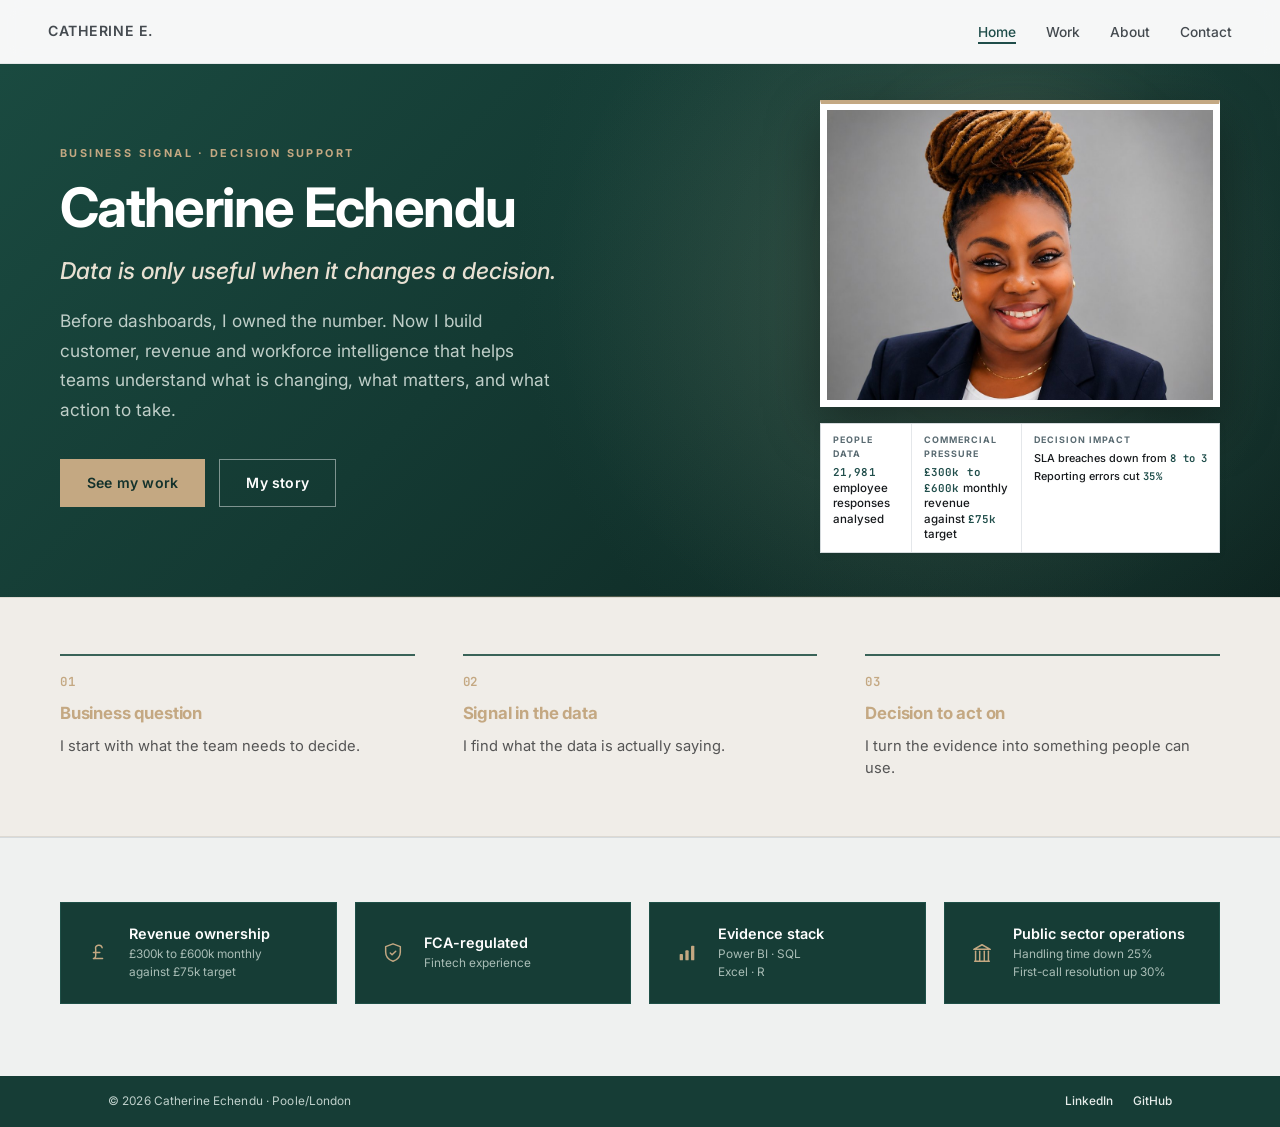
==== docs/index.html @ c0d650d2 "Four-page portfolio: evidence-aligned with Final Master CV Home, Work, About, Contact redesign (Busi" ====
<!DOCTYPE html>
<html xmlns="http://www.w3.org/1999/xhtml" lang="en" xml:lang="en"><head>

<meta charset="utf-8">
<meta name="generator" content="quarto-1.8.25">

<meta name="viewport" content="width=device-width, initial-scale=1.0, user-scalable=yes">


<title>Catherine Echendu | Business Signal &amp; Decision Support</title>
<style>
code{white-space: pre-wrap;}
span.smallcaps{font-variant: small-caps;}
div.columns{display: flex; gap: min(4vw, 1.5em);}
div.column{flex: auto; overflow-x: auto;}
div.hanging-indent{margin-left: 1.5em; text-indent: -1.5em;}
ul.task-list{list-style: none;}
ul.task-list li input[type="checkbox"] {
  width: 0.8em;
  margin: 0 0.8em 0.2em -1em; /* quarto-specific, see https://github.com/quarto-dev/quarto-cli/issues/4556 */ 
  vertical-align: middle;
}
.display.math{display: block; text-align: center; margin: 0.5rem auto;}
</style>


<script src="site_libs/clipboard/clipboard.min.js"></script>
<script src="site_libs/quarto-html/tabby.min.js"></script>
<script src="site_libs/quarto-html/popper.min.js"></script>
<script src="site_libs/quarto-html/tippy.umd.min.js"></script>
<link href="site_libs/quarto-html/tippy.css" rel="stylesheet">
<link href="site_libs/quarto-html/light-border.css" rel="stylesheet">
<link href="site_libs/quarto-html/quarto-html-734cb40618f438257b19a1e532635a32.min.css" rel="stylesheet" append-hash="true" data-mode="light">
<link href="site_libs/quarto-html/quarto-syntax-highlighting-7b89279ff1a6dce999919e0e67d4d9ec.css" rel="stylesheet" id="quarto-text-highlighting-styles">
<style>html{ scroll-behavior: smooth; }</style>


<link rel="stylesheet" href="styles.css">
</head>

<body>





<nav class="site-nav">
  <a href="index.html" class="nav-brand">Catherine E.</a>
  <ul class="nav-links">
    <li><a href="index.html" class="nav-active">Home</a></li>
    <li><a href="work.html">Work</a></li>
    <li><a href="about.html">About</a></li>
    <li><a href="contact.html">Contact</a></li>
  </ul>
</nav>

<main class="page home"><header id="title-block-header" class="quarto-title-block"></header>

  <section class="hero">
    <div class="hero-inner">
      <div class="hero-left">
        <p class="hero-kicker">Business signal · Decision support</p>
        <h1>Catherine Echendu</h1>
        <p class="hero-hook">Data is only useful when it changes a decision.</p>
        <p class="hero-value">Before dashboards, I owned the number. Now I build customer, revenue and workforce intelligence that helps teams understand what is changing, what matters, and what action to take.</p>
        <div class="hero-actions">
          <a href="work.html" class="btn btn-primary">See my work</a>
          <a href="about.html" class="btn btn-ghost">My story</a>
        </div>
      </div>

      <div class="hero-right">
        <div class="portrait-frame">
          <img src="images/catherine.jpg" alt="Catherine Echendu" class="portrait">
        </div>
        <div class="signal-card">
          <div class="signal-item">
            <span class="signal-label">People data</span>
            <span class="signal-value"><span class="data">21,981</span> employee responses analysed</span>
          </div>
          <div class="signal-item">
            <span class="signal-label">Commercial pressure</span>
            <span class="signal-value"><span class="data">£300k to £600k</span> monthly revenue against <span class="data">£75k</span> target</span>
          </div>
          <div class="signal-item">
            <span class="signal-label">Decision impact</span>
            <span class="signal-impact"><span class="impact-line">SLA breaches down from <span class="data">8 to 3</span></span><span class="impact-line">Reporting errors cut <span class="data">35%</span></span></span>
          </div>
          <!-- Future enhancement: optional "Let me walk you through the work" video CTA linking to a project walkthrough once a real video exists. -->
        </div>
      </div>
    </div>
  </section>

  <section class="how">
    <div class="how-inner">
      <div class="how-step">
        <span class="how-num">01</span>
        <h2 class="how-title">Business question</h2>
        <p class="how-text">I start with what the team needs to decide.</p>
      </div>
      <div class="how-step">
        <span class="how-num">02</span>
        <h2 class="how-title">Signal in the data</h2>
        <p class="how-text">I find what the data is actually saying.</p>
      </div>
      <div class="how-step">
        <span class="how-num">03</span>
        <h2 class="how-title">Decision to act on</h2>
        <p class="how-text">I turn the evidence into something people can use.</p>
      </div>
    </div>
  </section>

  <section class="proofrow">
    <div class="proofrow-inner">
      <div class="proofrow-grid">

        <div class="proof-card">
          <span class="proof-ico" aria-hidden="true">
            <svg viewbox="0 0 24 24" fill="none" stroke="currentColor" stroke-width="1.6" stroke-linecap="round" stroke-linejoin="round"><path d="M16.5 6.2A3.6 3.6 0 0 0 9.5 8v3.5"></path><path d="M7 11.5h7"></path><path d="M7 18h10"></path><path d="M9.5 11.5V15c0 1.4-.6 2.3-1.7 3"></path></svg>
          </span>
          <span class="proof-body"><span class="proof-main">Revenue ownership</span><span class="proof-sub">£300k to £600k monthly</span><span class="proof-sub">against £75k target</span></span>
        </div>

        <div class="proof-card">
          <span class="proof-ico" aria-hidden="true">
            <svg viewbox="0 0 24 24" fill="none" stroke="currentColor" stroke-width="1.6" stroke-linecap="round" stroke-linejoin="round"><path d="M12 2 4 5v6c0 5 3.4 8.6 8 10 4.6-1.4 8-5 8-10V5z"></path><path d="m9 12 2 2 4-4"></path></svg>
          </span>
          <span class="proof-body"><span class="proof-main">FCA-regulated</span><span class="proof-sub">Fintech experience</span></span>
        </div>

        <div class="proof-card">
          <span class="proof-ico" aria-hidden="true">
            <svg viewbox="0 0 24 24" fill="currentColor"><rect x="4" y="13" width="3.6" height="7" rx="1"></rect><rect x="10.2" y="9" width="3.6" height="11" rx="1"></rect><rect x="16.4" y="4" width="3.6" height="16" rx="1"></rect></svg>
          </span>
          <span class="proof-body"><span class="proof-main">Evidence stack</span><span class="proof-sub">Power BI · SQL</span><span class="proof-sub">Excel · R</span></span>
        </div>

        <div class="proof-card">
          <span class="proof-ico" aria-hidden="true">
            <svg viewbox="0 0 24 24" fill="none" stroke="currentColor" stroke-width="1.6" stroke-linecap="round" stroke-linejoin="round"><path d="M12 3 21 8H3z"></path><path d="M4 21h16"></path><path d="M5 21V10"></path><path d="M9.5 21V10"></path><path d="M14.5 21V10"></path><path d="M19 21V10"></path></svg>
          </span>
          <span class="proof-body"><span class="proof-main">Public sector operations</span><span class="proof-sub">Handling time down 25%</span><span class="proof-sub">First-call resolution up 30%</span></span>
        </div>

      </div>
    </div>
  </section>

</main>

<footer class="site-footer">
  <div class="footer-inner">
    <span class="footer-copy">© 2026 Catherine Echendu · Poole/London</span>
    <span class="footer-links">
      <a href="https://www.linkedin.com/in/catherineechendu" target="_blank" rel="noopener">LinkedIn</a>
      <a href="https://github.com/catherine-echendu" target="_blank" rel="noopener">GitHub</a>
    </span>
  </div>
</footer>


<script id="quarto-html-after-body" type="application/javascript">
  window.document.addEventListener("DOMContentLoaded", function (event) {
    const tabsets =  window.document.querySelectorAll(".panel-tabset-tabby")
    tabsets.forEach(function(tabset) {
      const tabby = new Tabby('#' + tabset.id);
    });
    const isCodeAnnotation = (el) => {
      for (const clz of el.classList) {
        if (clz.startsWith('code-annotation-')) {                     
          return true;
        }
      }
      return false;
    }
    const onCopySuccess = function(e) {
      // button target
      const button = e.trigger;
      // don't keep focus
      button.blur();
      // flash "checked"
      button.classList.add('code-copy-button-checked');
      var currentTitle = button.getAttribute("title");
      button.setAttribute("title", "Copied!");
      let tooltip;
      if (window.bootstrap) {
        button.setAttribute("data-bs-toggle", "tooltip");
        button.setAttribute("data-bs-placement", "left");
        button.setAttribute("data-bs-title", "Copied!");
        tooltip = new bootstrap.Tooltip(button, 
          { trigger: "manual", 
            customClass: "code-copy-button-tooltip",
            offset: [0, -8]});
        tooltip.show();    
      }
      setTimeout(function() {
        if (tooltip) {
          tooltip.hide();
          button.removeAttribute("data-bs-title");
          button.removeAttribute("data-bs-toggle");
          button.removeAttribute("data-bs-placement");
        }
        button.setAttribute("title", currentTitle);
        button.classList.remove('code-copy-button-checked');
      }, 1000);
      // clear code selection
      e.clearSelection();
    }
    const getTextToCopy = function(trigger) {
      const outerScaffold = trigger.parentElement.cloneNode(true);
      const codeEl = outerScaffold.querySelector('code');
      for (const childEl of codeEl.children) {
        if (isCodeAnnotation(childEl)) {
          childEl.remove();
        }
      }
      return codeEl.innerText;
    }
    const clipboard = new window.ClipboardJS('.code-copy-button:not([data-in-quarto-modal])', {
      text: getTextToCopy
    });
    clipboard.on('success', onCopySuccess);
    if (window.document.getElementById('quarto-embedded-source-code-modal')) {
      const clipboardModal = new window.ClipboardJS('.code-copy-button[data-in-quarto-modal]', {
        text: getTextToCopy,
        container: window.document.getElementById('quarto-embedded-source-code-modal')
      });
      clipboardModal.on('success', onCopySuccess);
    }
      var localhostRegex = new RegExp(/^(?:http|https):\/\/localhost\:?[0-9]*\//);
      var mailtoRegex = new RegExp(/^mailto:/);
        var filterRegex = new RegExp('/' + window.location.host + '/');
      var isInternal = (href) => {
          return filterRegex.test(href) || localhostRegex.test(href) || mailtoRegex.test(href);
      }
      // Inspect non-navigation links and adorn them if external
     var links = window.document.querySelectorAll('a[href]:not(.nav-link):not(.navbar-brand):not(.toc-action):not(.sidebar-link):not(.sidebar-item-toggle):not(.pagination-link):not(.no-external):not([aria-hidden]):not(.dropdown-item):not(.quarto-navigation-tool):not(.about-link)');
      for (var i=0; i<links.length; i++) {
        const link = links[i];
        if (!isInternal(link.href)) {
          // undo the damage that might have been done by quarto-nav.js in the case of
          // links that we want to consider external
          if (link.dataset.originalHref !== undefined) {
            link.href = link.dataset.originalHref;
          }
        }
      }
    function tippyHover(el, contentFn, onTriggerFn, onUntriggerFn) {
      const config = {
        allowHTML: true,
        maxWidth: 500,
        delay: 100,
        arrow: false,
        appendTo: function(el) {
            return el.parentElement;
        },
        interactive: true,
        interactiveBorder: 10,
        theme: 'light-border',
        placement: 'bottom-start',
      };
      if (contentFn) {
        config.content = contentFn;
      }
      if (onTriggerFn) {
        config.onTrigger = onTriggerFn;
      }
      if (onUntriggerFn) {
        config.onUntrigger = onUntriggerFn;
      }
      window.tippy(el, config); 
    }
    const noterefs = window.document.querySelectorAll('a[role="doc-noteref"]');
    for (var i=0; i<noterefs.length; i++) {
      const ref = noterefs[i];
      tippyHover(ref, function() {
        // use id or data attribute instead here
        let href = ref.getAttribute('data-footnote-href') || ref.getAttribute('href');
        try { href = new URL(href).hash; } catch {}
        const id = href.replace(/^#\/?/, "");
        const note = window.document.getElementById(id);
        if (note) {
          return note.innerHTML;
        } else {
          return "";
        }
      });
    }
    const xrefs = window.document.querySelectorAll('a.quarto-xref');
    const processXRef = (id, note) => {
      // Strip column container classes
      const stripColumnClz = (el) => {
        el.classList.remove("page-full", "page-columns");
        if (el.children) {
          for (const child of el.children) {
            stripColumnClz(child);
          }
        }
      }
      stripColumnClz(note)
      if (id === null || id.startsWith('sec-')) {
        // Special case sections, only their first couple elements
        const container = document.createElement("div");
        if (note.children && note.children.length > 2) {
          container.appendChild(note.children[0].cloneNode(true));
          for (let i = 1; i < note.children.length; i++) {
            const child = note.children[i];
            if (child.tagName === "P" && child.innerText === "") {
              continue;
            } else {
              container.appendChild(child.cloneNode(true));
              break;
            }
          }
          if (window.Quarto?.typesetMath) {
            window.Quarto.typesetMath(container);
          }
          return container.innerHTML
        } else {
          if (window.Quarto?.typesetMath) {
            window.Quarto.typesetMath(note);
          }
          return note.innerHTML;
        }
      } else {
        // Remove any anchor links if they are present
        const anchorLink = note.querySelector('a.anchorjs-link');
        if (anchorLink) {
          anchorLink.remove();
        }
        if (window.Quarto?.typesetMath) {
          window.Quarto.typesetMath(note);
        }
        if (note.classList.contains("callout")) {
          return note.outerHTML;
        } else {
          return note.innerHTML;
        }
      }
    }
    for (var i=0; i<xrefs.length; i++) {
      const xref = xrefs[i];
      tippyHover(xref, undefined, function(instance) {
        instance.disable();
        let url = xref.getAttribute('href');
        let hash = undefined; 
        if (url.startsWith('#')) {
          hash = url;
        } else {
          try { hash = new URL(url).hash; } catch {}
        }
        if (hash) {
          const id = hash.replace(/^#\/?/, "");
          const note = window.document.getElementById(id);
          if (note !== null) {
            try {
              const html = processXRef(id, note.cloneNode(true));
              instance.setContent(html);
            } finally {
              instance.enable();
              instance.show();
            }
          } else {
            // See if we can fetch this
            fetch(url.split('#')[0])
            .then(res => res.text())
            .then(html => {
              const parser = new DOMParser();
              const htmlDoc = parser.parseFromString(html, "text/html");
              const note = htmlDoc.getElementById(id);
              if (note !== null) {
                const html = processXRef(id, note);
                instance.setContent(html);
              } 
            }).finally(() => {
              instance.enable();
              instance.show();
            });
          }
        } else {
          // See if we can fetch a full url (with no hash to target)
          // This is a special case and we should probably do some content thinning / targeting
          fetch(url)
          .then(res => res.text())
          .then(html => {
            const parser = new DOMParser();
            const htmlDoc = parser.parseFromString(html, "text/html");
            const note = htmlDoc.querySelector('main.content');
            if (note !== null) {
              // This should only happen for chapter cross references
              // (since there is no id in the URL)
              // remove the first header
              if (note.children.length > 0 && note.children[0].tagName === "HEADER") {
                note.children[0].remove();
              }
              const html = processXRef(null, note);
              instance.setContent(html);
            } 
          }).finally(() => {
            instance.enable();
            instance.show();
          });
        }
      }, function(instance) {
      });
    }
        let selectedAnnoteEl;
        const selectorForAnnotation = ( cell, annotation) => {
          let cellAttr = 'data-code-cell="' + cell + '"';
          let lineAttr = 'data-code-annotation="' +  annotation + '"';
          const selector = 'span[' + cellAttr + '][' + lineAttr + ']';
          return selector;
        }
        const selectCodeLines = (annoteEl) => {
          const doc = window.document;
          const targetCell = annoteEl.getAttribute("data-target-cell");
          const targetAnnotation = annoteEl.getAttribute("data-target-annotation");
          const annoteSpan = window.document.querySelector(selectorForAnnotation(targetCell, targetAnnotation));
          const lines = annoteSpan.getAttribute("data-code-lines").split(",");
          const lineIds = lines.map((line) => {
            return targetCell + "-" + line;
          })
          let top = null;
          let height = null;
          let parent = null;
          if (lineIds.length > 0) {
              //compute the position of the single el (top and bottom and make a div)
              const el = window.document.getElementById(lineIds[0]);
              top = el.offsetTop;
              height = el.offsetHeight;
              parent = el.parentElement.parentElement;
            if (lineIds.length > 1) {
              const lastEl = window.document.getElementById(lineIds[lineIds.length - 1]);
              const bottom = lastEl.offsetTop + lastEl.offsetHeight;
              height = bottom - top;
            }
            if (top !== null && height !== null && parent !== null) {
              // cook up a div (if necessary) and position it 
              let div = window.document.getElementById("code-annotation-line-highlight");
              if (div === null) {
                div = window.document.createElement("div");
                div.setAttribute("id", "code-annotation-line-highlight");
                div.style.position = 'absolute';
                parent.appendChild(div);
              }
              div.style.top = top - 2 + "px";
              div.style.height = height + 4 + "px";
              div.style.left = 0;
              let gutterDiv = window.document.getElementById("code-annotation-line-highlight-gutter");
              if (gutterDiv === null) {
                gutterDiv = window.document.createElement("div");
                gutterDiv.setAttribute("id", "code-annotation-line-highlight-gutter");
                gutterDiv.style.position = 'absolute';
                const codeCell = window.document.getElementById(targetCell);
                const gutter = codeCell.querySelector('.code-annotation-gutter');
                gutter.appendChild(gutterDiv);
              }
              gutterDiv.style.top = top - 2 + "px";
              gutterDiv.style.height = height + 4 + "px";
            }
            selectedAnnoteEl = annoteEl;
          }
        };
        const unselectCodeLines = () => {
          const elementsIds = ["code-annotation-line-highlight", "code-annotation-line-highlight-gutter"];
          elementsIds.forEach((elId) => {
            const div = window.document.getElementById(elId);
            if (div) {
              div.remove();
            }
          });
          selectedAnnoteEl = undefined;
        };
          // Handle positioning of the toggle
      window.addEventListener(
        "resize",
        throttle(() => {
          elRect = undefined;
          if (selectedAnnoteEl) {
            selectCodeLines(selectedAnnoteEl);
          }
        }, 10)
      );
      function throttle(fn, ms) {
      let throttle = false;
      let timer;
        return (...args) => {
          if(!throttle) { // first call gets through
              fn.apply(this, args);
              throttle = true;
          } else { // all the others get throttled
              if(timer) clearTimeout(timer); // cancel #2
              timer = setTimeout(() => {
                fn.apply(this, args);
                timer = throttle = false;
              }, ms);
          }
        };
      }
        // Attach click handler to the DT
        const annoteDls = window.document.querySelectorAll('dt[data-target-cell]');
        for (const annoteDlNode of annoteDls) {
          annoteDlNode.addEventListener('click', (event) => {
            const clickedEl = event.target;
            if (clickedEl !== selectedAnnoteEl) {
              unselectCodeLines();
              const activeEl = window.document.querySelector('dt[data-target-cell].code-annotation-active');
              if (activeEl) {
                activeEl.classList.remove('code-annotation-active');
              }
              selectCodeLines(clickedEl);
              clickedEl.classList.add('code-annotation-active');
            } else {
              // Unselect the line
              unselectCodeLines();
              clickedEl.classList.remove('code-annotation-active');
            }
          });
        }
    const findCites = (el) => {
      const parentEl = el.parentElement;
      if (parentEl) {
        const cites = parentEl.dataset.cites;
        if (cites) {
          return {
            el,
            cites: cites.split(' ')
          };
        } else {
          return findCites(el.parentElement)
        }
      } else {
        return undefined;
      }
    };
    var bibliorefs = window.document.querySelectorAll('a[role="doc-biblioref"]');
    for (var i=0; i<bibliorefs.length; i++) {
      const ref = bibliorefs[i];
      const citeInfo = findCites(ref);
      if (citeInfo) {
        tippyHover(citeInfo.el, function() {
          var popup = window.document.createElement('div');
          citeInfo.cites.forEach(function(cite) {
            var citeDiv = window.document.createElement('div');
            citeDiv.classList.add('hanging-indent');
            citeDiv.classList.add('csl-entry');
            var biblioDiv = window.document.getElementById('ref-' + cite);
            if (biblioDiv) {
              citeDiv.innerHTML = biblioDiv.innerHTML;
            }
            popup.appendChild(citeDiv);
          });
          return popup.innerHTML;
        });
      }
    }
  });
  </script>




<script src="site_libs/quarto-html/zenscroll-min.js"></script>
</body></html>
---- docs/site_libs/quarto-html/tippy.css ----
.tippy-box[data-animation=fade][data-state=hidden]{opacity:0}[data-tippy-root]{max-width:calc(100vw - 10px)}.tippy-box{position:relative;background-color:#333;color:#fff;border-radius:4px;font-size:14px;line-height:1.4;white-space:normal;outline:0;transition-property:transform,visibility,opacity}.tippy-box[data-placement^=top]>.tippy-arrow{bottom:0}.tippy-box[data-placement^=top]>.tippy-arrow:before{bottom:-7px;left:0;border-width:8px 8px 0;border-top-color:initial;transform-origin:center top}.tippy-box[data-placement^=bottom]>.tippy-arrow{top:0}.tippy-box[data-placement^=bottom]>.tippy-arrow:before{top:-7px;left:0;border-width:0 8px 8px;border-bottom-color:initial;transform-origin:center bottom}.tippy-box[data-placement^=left]>.tippy-arrow{right:0}.tippy-box[data-placement^=left]>.tippy-arrow:before{border-width:8px 0 8px 8px;border-left-color:initial;right:-7px;transform-origin:center left}.tippy-box[data-placement^=right]>.tippy-arrow{left:0}.tippy-box[data-placement^=right]>.tippy-arrow:before{left:-7px;border-width:8px 8px 8px 0;border-right-color:initial;transform-origin:center right}.tippy-box[data-inertia][data-state=visible]{transition-timing-function:cubic-bezier(.54,1.5,.38,1.11)}.tippy-arrow{width:16px;height:16px;color:#333}.tippy-arrow:before{content:"";position:absolute;border-color:transparent;border-style:solid}.tippy-content{position:relative;padding:5px 9px;z-index:1}
---- docs/site_libs/quarto-html/light-border.css ----
.tippy-box[data-theme~=light-border]{background-color:#fff;background-clip:padding-box;border:1px solid rgba(0,8,16,.15);color:#333;box-shadow:0 4px 14px -2px rgba(0,8,16,.08)}.tippy-box[data-theme~=light-border]>.tippy-backdrop{background-color:#fff}.tippy-box[data-theme~=light-border]>.tippy-arrow:after,.tippy-box[data-theme~=light-border]>.tippy-svg-arrow:after{content:"";position:absolute;z-index:-1}.tippy-box[data-theme~=light-border]>.tippy-arrow:after{border-color:transparent;border-style:solid}.tippy-box[data-theme~=light-border][data-placement^=top]>.tippy-arrow:before{border-top-color:#fff}.tippy-box[data-theme~=light-border][data-placement^=top]>.tippy-arrow:after{border-top-color:rgba(0,8,16,.2);border-width:7px 7px 0;top:17px;left:1px}.tippy-box[data-theme~=light-border][data-placement^=top]>.tippy-svg-arrow>svg{top:16px}.tippy-box[data-theme~=light-border][data-placement^=top]>.tippy-svg-arrow:after{top:17px}.tippy-box[data-theme~=light-border][data-placement^=bottom]>.tippy-arrow:before{border-bottom-color:#fff;bottom:16px}.tippy-box[data-theme~=light-border][data-placement^=bottom]>.tippy-arrow:after{border-bottom-color:rgba(0,8,16,.2);border-width:0 7px 7px;bottom:17px;left:1px}.tippy-box[data-theme~=light-border][data-placement^=bottom]>.tippy-svg-arrow>svg{bottom:16px}.tippy-box[data-theme~=light-border][data-placement^=bottom]>.tippy-svg-arrow:after{bottom:17px}.tippy-box[data-theme~=light-border][data-placement^=left]>.tippy-arrow:before{border-left-color:#fff}.tippy-box[data-theme~=light-border][data-placement^=left]>.tippy-arrow:after{border-left-color:rgba(0,8,16,.2);border-width:7px 0 7px 7px;left:17px;top:1px}.tippy-box[data-theme~=light-border][data-placement^=left]>.tippy-svg-arrow>svg{left:11px}.tippy-box[data-theme~=light-border][data-placement^=left]>.tippy-svg-arrow:after{left:12px}.tippy-box[data-theme~=light-border][data-placement^=right]>.tippy-arrow:before{border-right-color:#fff;right:16px}.tippy-box[data-theme~=light-border][data-placement^=right]>.tippy-arrow:after{border-width:7px 7px 7px 0;right:17px;top:1px;border-right-color:rgba(0,8,16,.2)}.tippy-box[data-theme~=light-border][data-placement^=right]>.tippy-svg-arrow>svg{right:11px}.tippy-box[data-theme~=light-border][data-placement^=right]>.tippy-svg-arrow:after{right:12px}.tippy-box[data-theme~=light-border]>.tippy-svg-arrow{fill:#fff}.tippy-box[data-theme~=light-border]>.tippy-svg-arrow:after{background-image:url([data-uri]);background-size:16px 6px;width:16px;height:6px}
---- docs/site_libs/quarto-html/quarto-html-734cb40618f438257b19a1e532635a32.min.css ----
.top-right{position:absolute;top:1em;right:1em}.visually-hidden{border:0;clip:rect(0 0 0 0);height:auto;margin:0;overflow:hidden;padding:0;position:absolute;width:1px;white-space:nowrap}.hidden{display:none !important}.zindex-bottom{z-index:-1 !important}figure.figure{display:block}.quarto-layout-panel{margin-bottom:1em}.quarto-layout-panel>figure{width:100%}.quarto-layout-panel>figure>figcaption,.quarto-layout-panel>.panel-caption{margin-top:10pt}.quarto-layout-panel>.table-caption{margin-top:0px}.table-caption p{margin-bottom:.5em}.quarto-layout-row{display:flex;flex-direction:row;align-items:flex-start}.quarto-layout-valign-top{align-items:flex-start}.quarto-layout-valign-bottom{align-items:flex-end}.quarto-layout-valign-center{align-items:center}.quarto-layout-cell{position:relative;margin-right:20px}.quarto-layout-cell:last-child{margin-right:0}.quarto-layout-cell figure,.quarto-layout-cell>p{margin:.2em}.quarto-layout-cell img{max-width:100%}.quarto-layout-cell .html-widget{width:100% !important}.quarto-layout-cell div figure p{margin:0}.quarto-layout-cell figure{display:block;margin-inline-start:0;margin-inline-end:0}.quarto-layout-cell table{display:inline-table}.quarto-layout-cell-subref figcaption,figure .quarto-layout-row figure figcaption{text-align:center;font-style:italic}.quarto-figure{position:relative;margin-bottom:1em}.quarto-figure>figure{width:100%;margin-bottom:0}.quarto-figure-left>figure>p,.quarto-figure-left>figure>div{text-align:left}.quarto-figure-center>figure>p,.quarto-figure-center>figure>div{text-align:center}.quarto-figure-right>figure>p,.quarto-figure-right>figure>div{text-align:right}.quarto-figure>figure>div.cell-annotation,.quarto-figure>figure>div code{text-align:left}figure>p:empty{display:none}figure>p:first-child{margin-top:0;margin-bottom:0}figure>figcaption.quarto-float-caption-bottom{margin-bottom:.5em}figure>figcaption.quarto-float-caption-top{margin-top:.5em}div[id^=tbl-]{position:relative}.quarto-figure>.anchorjs-link{position:absolute;top:.6em;right:.5em}div[id^=tbl-]>.anchorjs-link{position:absolute;top:.7em;right:.3em}.quarto-figure:hover>.anchorjs-link,div[id^=tbl-]:hover>.anchorjs-link,h2:hover>.anchorjs-link,h3:hover>.anchorjs-link,h4:hover>.anchorjs-link,h5:hover>.anchorjs-link,h6:hover>.anchorjs-link,.reveal-anchorjs-link>.anchorjs-link{opacity:1}#title-block-header{margin-block-end:1rem;position:relative;margin-top:-1px}#title-block-header .abstract{margin-block-start:1rem}#title-block-header .abstract .abstract-title{font-weight:600}#title-block-header a{text-decoration:none}#title-block-header .author,#title-block-header .date,#title-block-header .doi{margin-block-end:.2rem}#title-block-header .quarto-title-block>div{display:flex}#title-block-header .quarto-title-block>div>h1{flex-grow:1}#title-block-header .quarto-title-block>div>button{flex-shrink:0;height:2.25rem;margin-top:0}tr.header>th>p:last-of-type{margin-bottom:0px}table,table.table{margin-top:.5rem;margin-bottom:.5rem}caption,.table-caption{padding-top:.5rem;padding-bottom:.5rem;text-align:center}figure.quarto-float-tbl figcaption.quarto-float-caption-top{margin-top:.5rem;margin-bottom:.25rem;text-align:center}figure.quarto-float-tbl figcaption.quarto-float-caption-bottom{padding-top:.25rem;margin-bottom:.5rem;text-align:center}.utterances{max-width:none;margin-left:-8px}iframe{margin-bottom:1em}details{margin-bottom:1em}details[show]{margin-bottom:0}details>summary{color:rgb(110.5,110.5,110.5)}details>summary>p:only-child{display:inline}div.code-copy-outer-scaffold{position:relative}dd code:not(.sourceCode),p code:not(.sourceCode){white-space:pre-wrap}code{white-space:pre}@media print{code{white-space:pre-wrap}}pre>code{display:block}pre>code.sourceCode{white-space:pre}pre>code.sourceCode>span>a:first-child::before{text-decoration:none}pre.code-overflow-wrap>code.sourceCode{white-space:pre-wrap}pre.code-overflow-scroll>code.sourceCode{white-space:pre}code a:any-link{color:inherit;text-decoration:none}code a:hover{color:inherit;text-decoration:underline}ul.task-list{padding-left:1em}[data-tippy-root]{display:inline-block}.tippy-content .footnote-back{display:none}.footnote-back{margin-left:.2em}.tippy-content{overflow-x:auto}.quarto-embedded-source-code{display:none}.quarto-unresolved-ref{font-weight:600}.quarto-cover-image{max-width:35%;float:right;margin-left:30px}.cell-output-display .widget-subarea{margin-bottom:1em}.cell-output-display:not(.no-overflow-x),.knitsql-table:not(.no-overflow-x){overflow-x:auto}.panel-input{margin-bottom:1em}.panel-input>div,.panel-input>div>div{display:inline-block;vertical-align:top;padding-right:12px}.panel-input>p:last-child{margin-bottom:0}.layout-sidebar{margin-bottom:1em}.layout-sidebar .tab-content{border:none}.tab-content>.page-columns.active{display:grid}div.sourceCode>iframe{width:100%;height:300px;margin-bottom:-0.5em}a{text-underline-offset:3px}.callout pre.sourceCode{padding-left:0}div.ansi-escaped-output{font-family:monospace;display:block}/*!
*
* ansi colors from IPython notebook's
*
* we also add `bright-[color]-` synonyms for the `-[color]-intense` classes since
* that seems to be what ansi_up emits
*
*/.ansi-black-fg{color:#3e424d}.ansi-black-bg{background-color:#3e424d}.ansi-black-intense-black,.ansi-bright-black-fg{color:#282c36}.ansi-black-intense-black,.ansi-bright-black-bg{background-color:#282c36}.ansi-red-fg{color:#e75c58}.ansi-red-bg{background-color:#e75c58}.ansi-red-intense-red,.ansi-bright-red-fg{color:#b22b31}.ansi-red-intense-red,.ansi-bright-red-bg{background-color:#b22b31}.ansi-green-fg{color:#00a250}.ansi-green-bg{background-color:#00a250}.ansi-green-intense-green,.ansi-bright-green-fg{color:#007427}.ansi-green-intense-green,.ansi-bright-green-bg{background-color:#007427}.ansi-yellow-fg{color:#ddb62b}.ansi-yellow-bg{background-color:#ddb62b}.ansi-yellow-intense-yellow,.ansi-bright-yellow-fg{color:#b27d12}.ansi-yellow-intense-yellow,.ansi-bright-yellow-bg{background-color:#b27d12}.ansi-blue-fg{color:#208ffb}.ansi-blue-bg{background-color:#208ffb}.ansi-blue-intense-blue,.ansi-bright-blue-fg{color:#0065ca}.ansi-blue-intense-blue,.ansi-bright-blue-bg{background-color:#0065ca}.ansi-magenta-fg{color:#d160c4}.ansi-magenta-bg{background-color:#d160c4}.ansi-magenta-intense-magenta,.ansi-bright-magenta-fg{color:#a03196}.ansi-magenta-intense-magenta,.ansi-bright-magenta-bg{background-color:#a03196}.ansi-cyan-fg{color:#60c6c8}.ansi-cyan-bg{background-color:#60c6c8}.ansi-cyan-intense-cyan,.ansi-bright-cyan-fg{color:#258f8f}.ansi-cyan-intense-cyan,.ansi-bright-cyan-bg{background-color:#258f8f}.ansi-white-fg{color:#c5c1b4}.ansi-white-bg{background-color:#c5c1b4}.ansi-white-intense-white,.ansi-bright-white-fg{color:#a1a6b2}.ansi-white-intense-white,.ansi-bright-white-bg{background-color:#a1a6b2}.ansi-default-inverse-fg{color:#fff}.ansi-default-inverse-bg{background-color:#000}.ansi-bold{font-weight:bold}.ansi-underline{text-decoration:underline}:root{--quarto-body-bg: #fff;--quarto-body-color: #222;--quarto-text-muted: rgb(110.5, 110.5, 110.5);--quarto-border-color: rgb(110.5, 110.5, 110.5);--quarto-border-width: 1px;--quarto-border-radius: 4px}table.gt_table{color:var(--quarto-body-color);font-size:1em;width:100%;background-color:rgba(0,0,0,0);border-top-width:inherit;border-bottom-width:inherit;border-color:var(--quarto-border-color)}table.gt_table th.gt_column_spanner_outer{color:var(--quarto-body-color);background-color:rgba(0,0,0,0);border-top-width:inherit;border-bottom-width:inherit;border-color:var(--quarto-border-color)}table.gt_table th.gt_col_heading{color:var(--quarto-body-color);font-weight:bold;background-color:rgba(0,0,0,0)}table.gt_table thead.gt_col_headings{border-bottom:1px solid currentColor;border-top-width:inherit;border-top-color:var(--quarto-border-color)}table.gt_table thead.gt_col_headings:not(:first-child){border-top-width:1px;border-top-color:var(--quarto-border-color)}table.gt_table td.gt_row{border-bottom-width:1px;border-bottom-color:var(--quarto-border-color);border-top-width:0px}table.gt_table tbody.gt_table_body{border-top-width:1px;border-bottom-width:1px;border-bottom-color:var(--quarto-border-color);border-top-color:currentColor}div.columns{display:initial;gap:initial}div.column{display:inline-block;overflow-x:initial;vertical-align:top;width:50%}.code-annotation-tip-content{word-wrap:break-word}.code-annotation-container-hidden{display:none !important}dl.code-annotation-container-grid{display:grid;grid-template-columns:min-content auto}dl.code-annotation-container-grid dt{grid-column:1}dl.code-annotation-container-grid dd{grid-column:2}pre.sourceCode.code-annotation-code{padding-right:0}code.sourceCode .code-annotation-anchor{z-index:100;position:relative;float:right;background-color:rgba(0,0,0,0)}input[type=checkbox]{margin-right:.5ch}:root{--mermaid-bg-color: #fff;--mermaid-edge-color: #999;--mermaid-node-fg-color: #222;--mermaid-fg-color: #222;--mermaid-fg-color--lighter: rgb(59.5, 59.5, 59.5);--mermaid-fg-color--lightest: #555555;--mermaid-font-family: sans-serif;--mermaid-label-bg-color: #fff;--mermaid-label-fg-color: #468;--mermaid-node-bg-color: rgba(68, 102, 136, 0.1);--mermaid-node-fg-color: #222}@media print{:root{font-size:11pt}#quarto-sidebar,#TOC,.nav-page{display:none}.page-columns .content{grid-column-start:page-start}.fixed-top{position:relative}.panel-caption,.figure-caption,figcaption{color:#666}}.code-copy-button{position:absolute;top:0;right:0;border:0;margin-top:5px;margin-right:5px;background-color:rgba(0,0,0,0);z-index:3}.code-copy-button-tooltip{font-size:.75em}div.code-copy-outer-scaffold:hover>.code-copy-button>.bi::before{display:inline-block;height:1rem;width:1rem;content:"";vertical-align:-0.125em;background-image:url('data:image/svg+xml,<svg xmlns="http://www.w3.org/2000/svg" width="16" height="16" fill="rgb(111, 111, 111)" viewBox="0 0 16 16"><path d="M4 1.5H3a2 2 0 0 0-2 2V14a2 2 0 0 0 2 2h10a2 2 0 0 0 2-2V3.5a2 2 0 0 0-2-2h-1v1h1a1 1 0 0 1 1 1V14a1 1 0 0 1-1 1H3a1 1 0 0 1-1-1V3.5a1 1 0 0 1 1-1h1v-1z"/><path d="M9.5 1a.5.5 0 0 1 .5.5v1a.5.5 0 0 1-.5.5h-3a.5.5 0 0 1-.5-.5v-1a.5.5 0 0 1 .5-.5h3zm-3-1A1.5 1.5 0 0 0 5 1.5v1A1.5 1.5 0 0 0 6.5 4h3A1.5 1.5 0 0 0 11 2.5v-1A1.5 1.5 0 0 0 9.5 0h-3z"/></svg>');background-repeat:no-repeat;background-size:1rem 1rem}div.code-copy-outer-scaffold:hover>.code-copy-button-checked>.bi::before{background-image:url('data:image/svg+xml,<svg xmlns="http://www.w3.org/2000/svg" width="16" height="16" fill="rgb(111, 111, 111)" viewBox="0 0 16 16"><path d="M13.854 3.646a.5.5 0 0 1 0 .708l-7 7a.5.5 0 0 1-.708 0l-3.5-3.5a.5.5 0 1 1 .708-.708L6.5 10.293l6.646-6.647a.5.5 0 0 1 .708 0z"/></svg>')}div.code-copy-outer-scaffold:hover>.code-copy-button:hover>.bi::before{background-image:url('data:image/svg+xml,<svg xmlns="http://www.w3.org/2000/svg" width="16" height="16" fill="rgb(13, 110, 253)" viewBox="0 0 16 16"><path d="M4 1.5H3a2 2 0 0 0-2 2V14a2 2 0 0 0 2 2h10a2 2 0 0 0 2-2V3.5a2 2 0 0 0-2-2h-1v1h1a1 1 0 0 1 1 1V14a1 1 0 0 1-1 1H3a1 1 0 0 1-1-1V3.5a1 1 0 0 1 1-1h1v-1z"/><path d="M9.5 1a.5.5 0 0 1 .5.5v1a.5.5 0 0 1-.5.5h-3a.5.5 0 0 1-.5-.5v-1a.5.5 0 0 1 .5-.5h3zm-3-1A1.5 1.5 0 0 0 5 1.5v1A1.5 1.5 0 0 0 6.5 4h3A1.5 1.5 0 0 0 11 2.5v-1A1.5 1.5 0 0 0 9.5 0h-3z"/></svg>')}div.code-copy-outer-scaffold:hover>.code-copy-button-checked:hover>.bi::before{background-image:url('data:image/svg+xml,<svg xmlns="http://www.w3.org/2000/svg" width="16" height="16" fill="rgb(13, 110, 253)"  viewBox="0 0 16 16"><path d="M13.854 3.646a.5.5 0 0 1 0 .708l-7 7a.5.5 0 0 1-.708 0l-3.5-3.5a.5.5 0 1 1 .708-.708L6.5 10.293l6.646-6.647a.5.5 0 0 1 .708 0z"/></svg>')}.panel-tabset [role=tablist]{border-bottom:1px solid #dee2e6;list-style:none;margin:0;padding:0;width:100%}.panel-tabset [role=tablist] *{-webkit-box-sizing:border-box;box-sizing:border-box}@media(min-width: 30em){.panel-tabset [role=tablist] li{display:inline-block}}.panel-tabset [role=tab]{border:1px solid rgba(0,0,0,0);border-top-color:#dee2e6;display:block;padding:.5em 1em;text-decoration:none}@media(min-width: 30em){.panel-tabset [role=tab]{border-top-color:rgba(0,0,0,0);display:inline-block;margin-bottom:-1px}}.panel-tabset [role=tab][aria-selected=true]{background-color:#dee2e6}@media(min-width: 30em){.panel-tabset [role=tab][aria-selected=true]{background-color:rgba(0,0,0,0);border:1px solid #dee2e6;border-bottom-color:#fff}}@media(min-width: 30em){.panel-tabset [role=tab]:hover:not([aria-selected=true]){border:1px solid #dee2e6}}.img-fluid{max-width:100%;height:auto}:root{--quarto-scss-export-body-bg: #fff;--quarto-scss-export-body-color: #222;--quarto-scss-export-text-muted: rgb(110.5, 110.5, 110.5);--quarto-scss-export-border-color: rgb(110.5, 110.5, 110.5);--quarto-scss-export-table-border-color: rgb(110.5, 110.5, 110.5);--quarto-scss-export-btn-code-copy-color: rgb(110.5, 110.5, 110.5);--quarto-scss-export-btn-code-copy-color-active: #0d6efd;--quarto-scss-export-primary: #468;--quarto-scss-export-secondary: #999;--quarto-scss-export-mermaid-bg-color: #fff;--quarto-scss-export-mermaid-edge-color: #999;--quarto-scss-export-mermaid-node-fg-color: #222;--quarto-scss-export-mermaid-fg-color: #222;--quarto-scss-export-mermaid-fg-color--lighter: rgb(59.5, 59.5, 59.5);--quarto-scss-export-mermaid-fg-color--lightest: #555555;--quarto-scss-export-mermaid-label-bg-color: #fff;--quarto-scss-export-mermaid-label-fg-color: #468;--quarto-scss-export-mermaid-node-bg-color: rgba(68, 102, 136, 0.1);--quarto-scss-export-tabset-border-color: rgb(222, 226, 230)}
---- docs/site_libs/quarto-html/quarto-syntax-highlighting-7b89279ff1a6dce999919e0e67d4d9ec.css ----
/* quarto syntax highlight colors */
:root {
  --quarto-hl-ot-color: #003B4F;
  --quarto-hl-at-color: #657422;
  --quarto-hl-ss-color: #20794D;
  --quarto-hl-an-color: #5E5E5E;
  --quarto-hl-fu-color: #4758AB;
  --quarto-hl-st-color: #20794D;
  --quarto-hl-cf-color: #003B4F;
  --quarto-hl-op-color: #5E5E5E;
  --quarto-hl-er-color: #AD0000;
  --quarto-hl-bn-color: #AD0000;
  --quarto-hl-al-color: #AD0000;
  --quarto-hl-va-color: #111111;
  --quarto-hl-bu-color: inherit;
  --quarto-hl-ex-color: inherit;
  --quarto-hl-pp-color: #AD0000;
  --quarto-hl-in-color: #5E5E5E;
  --quarto-hl-vs-color: #20794D;
  --quarto-hl-wa-color: #5E5E5E;
  --quarto-hl-do-color: #5E5E5E;
  --quarto-hl-im-color: #00769E;
  --quarto-hl-ch-color: #20794D;
  --quarto-hl-dt-color: #AD0000;
  --quarto-hl-fl-color: #AD0000;
  --quarto-hl-co-color: #5E5E5E;
  --quarto-hl-cv-color: #5E5E5E;
  --quarto-hl-cn-color: #8f5902;
  --quarto-hl-sc-color: #5E5E5E;
  --quarto-hl-dv-color: #AD0000;
  --quarto-hl-kw-color: #003B4F;
}

/* other quarto variables */
:root {
  --quarto-font-monospace: SFMono-Regular, Menlo, Monaco, Consolas, "Liberation Mono", "Courier New", monospace;
}

/* syntax highlight based on Pandoc's rules */
pre > code.sourceCode > span {
  color: #003B4F;
}

code.sourceCode > span {
  color: #003B4F;
}

div.sourceCode,
div.sourceCode pre.sourceCode {
  color: #003B4F;
}

/* Normal */
code span {
  color: #003B4F;
}

/* Alert */
code span.al {
  color: #AD0000;
  font-style: inherit;
}

/* Annotation */
code span.an {
  color: #5E5E5E;
  font-style: inherit;
}

/* Attribute */
code span.at {
  color: #657422;
  font-style: inherit;
}

/* BaseN */
code span.bn {
  color: #AD0000;
  font-style: inherit;
}

/* BuiltIn */
code span.bu {
  font-style: inherit;
}

/* ControlFlow */
code span.cf {
  color: #003B4F;
  font-weight: bold;
  font-style: inherit;
}

/* Char */
code span.ch {
  color: #20794D;
  font-style: inherit;
}

/* Constant */
code span.cn {
  color: #8f5902;
  font-style: inherit;
}

/* Comment */
code span.co {
  color: #5E5E5E;
  font-style: inherit;
}

/* CommentVar */
code span.cv {
  color: #5E5E5E;
  font-style: italic;
}

/* Documentation */
code span.do {
  color: #5E5E5E;
  font-style: italic;
}

/* DataType */
code span.dt {
  color: #AD0000;
  font-style: inherit;
}

/* DecVal */
code span.dv {
  color: #AD0000;
  font-style: inherit;
}

/* Error */
code span.er {
  color: #AD0000;
  font-style: inherit;
}

/* Extension */
code span.ex {
  font-style: inherit;
}

/* Float */
code span.fl {
  color: #AD0000;
  font-style: inherit;
}

/* Function */
code span.fu {
  color: #4758AB;
  font-style: inherit;
}

/* Import */
code span.im {
  color: #00769E;
  font-style: inherit;
}

/* Information */
code span.in {
  color: #5E5E5E;
  font-style: inherit;
}

/* Keyword */
code span.kw {
  color: #003B4F;
  font-weight: bold;
  font-style: inherit;
}

/* Operator */
code span.op {
  color: #5E5E5E;
  font-style: inherit;
}

/* Other */
code span.ot {
  color: #003B4F;
  font-style: inherit;
}

/* Preprocessor */
code span.pp {
  color: #AD0000;
  font-style: inherit;
}

/* SpecialChar */
code span.sc {
  color: #5E5E5E;
  font-style: inherit;
}

/* SpecialString */
code span.ss {
  color: #20794D;
  font-style: inherit;
}

/* String */
code span.st {
  color: #20794D;
  font-style: inherit;
}

/* Variable */
code span.va {
  color: #111111;
  font-style: inherit;
}

/* VerbatimString */
code span.vs {
  color: #20794D;
  font-style: inherit;
}

/* Warning */
code span.wa {
  color: #5E5E5E;
  font-style: italic;
}

.prevent-inlining {
  content: "</";
}

/*# sourceMappingURL=3944bc705cfaf4c80e56f77c5205168a.css.map */
---- docs/styles.css ----
/* Catherine Echendu: Data Portfolio */
/* Art direction: Business Signal Workspace */
/* Palette: cool ash / ink / restrained muted teal / white / slate */

@import url('https://fonts.googleapis.com/css2?family=Inter:wght@300;400;500;600;700&family=JetBrains+Mono:wght@400;500;600&display=swap');

:root {
  --bg: #FBFBFC;
  --shell: #E4E7EA;
  --band: #E7EAEC;
  --card: #FFFFFF;
  --ink: #16191C;
  --ink-strong: #0C0E10;
  --ink-soft: #444A4F;
  --ink-muted: #5A6168;
  --teal: #1F4D4A;
  --teal-hover: #2A6360;
  --slate: #5A6B72;
  --line: #D5DADD;
  --line-soft: #E4E7EA;
  --mono: 'JetBrains Mono', 'Fira Code', 'Roboto Mono', monospace;
}

*, *::before, *::after { box-sizing: border-box; margin: 0; padding: 0; }

html {
  background-color: #163D36;
}

body {
  font-family: 'Inter', -apple-system, BlinkMacSystemFont, 'Segoe UI', sans-serif;
  background-color: var(--bg);
  color: var(--ink);
  font-size: 17px;
  line-height: 1.6;
  -webkit-font-smoothing: antialiased;
  width: 100%;
  min-height: 100vh;
  display: flex;
  flex-direction: column;
}
.site-nav { flex: 0 0 auto; }
.page { flex: 1 0 auto; }
.site-footer { flex: 0 0 auto; }

.page-layout-custom, .quarto-container, main.content, #quarto-content {
  padding: 0 !important;
  max-width: 100% !important;
  margin: 0 !important;
}
#title-block-header, .quarto-title-block { display: none !important; }

h1, h2, h3 { color: var(--ink-strong); letter-spacing: -0.01em; }
p { margin: 0; }
img { max-width: 100%; height: auto; display: block; }

a { color: var(--teal); text-decoration: none; }
a:hover { color: var(--teal-hover); }

.data { font-family: var(--mono); font-weight: 600; color: var(--teal); letter-spacing: 0.01em; }

/* ── Buttons ── */
.btn {
  display: inline-flex; align-items: center; gap: 9px;
  padding: 12px 26px; font-size: 0.88rem; font-weight: 600;
  letter-spacing: 0.015em; border: 1px solid transparent; cursor: pointer;
  transition: background-color 0.18s ease, color 0.18s ease, border-color 0.18s ease;
}
.btn-primary { background-color: #F0EDE8; color: #163D36; border-color: #A88B5F; }
.btn-primary:hover { background-color: #E7E0D4; color: #163D36; border-color: #A88B5F; }
.btn-ghost { background-color: transparent; color: #163D36; border-color: #A88B5F; }
.btn-ghost:hover { background-color: rgba(168, 139, 95, 0.14); color: #163D36; border-color: #A88B5F; }
.btn-sm { padding: 10px 20px; font-size: 0.84rem; }
.btn-video svg { width: 15px; height: 15px; }

/* ── Navigation ── */
.site-nav {
  position: sticky; top: 0; height: 64px;
  background-color: rgba(244, 245, 246, 0.70);
  backdrop-filter: blur(10px);
  border-bottom: 1px solid rgba(213, 218, 221, 0.6);
  display: flex; align-items: center; justify-content: space-between;
  padding: 0 48px; z-index: 200;
}
.nav-brand { font-size: 0.88rem; font-weight: 600; color: var(--ink-soft); letter-spacing: 0.04em; text-transform: uppercase; }
.nav-brand:hover { color: var(--teal); }
.nav-links { list-style: none; display: flex; gap: 30px; align-items: center; }
.nav-links a {
  font-size: 0.86rem; font-weight: 500; color: var(--ink-soft);
  padding-bottom: 2px; border-bottom: 2px solid transparent;
  transition: color 0.15s ease, border-color 0.15s ease;
}
.nav-links a:hover { color: var(--teal); }
.nav-links a.nav-active { color: var(--teal); border-bottom-color: var(--teal); }

@media (max-width: 600px) {
  .site-nav { padding: 0 18px; }
  .nav-links { gap: 16px; }
  .nav-links a { font-size: 0.78rem; }
  .nav-brand { font-size: 0.80rem; }
}

/* ── Footer (green ending band, compact) ── */
.site-footer {
  background-color: #163D36;
  margin-top: 0;
}
.footer-inner {
  max-width: 1160px; margin: 0 auto; padding: 16px 48px;
  display: flex; align-items: center; justify-content: space-between;
  gap: 14px; flex-wrap: wrap;
}
.footer-copy { font-size: 0.74rem; color: #BFD0CB; letter-spacing: 0.01em; }
.footer-links { display: flex; gap: 20px; }
.footer-links a { font-size: 0.74rem; font-weight: 500; color: #E6ECEA; }
.footer-links a:hover { color: #FFFFFF; }
@media (max-width: 600px) {
  .footer-inner { padding: 20px 24px; flex-direction: column; align-items: flex-start; gap: 8px; }
}

.page { width: 100%; }

.page-head { max-width: 1080px; margin: 0 auto; padding: 64px 40px 24px; }
.page-kicker { font-size: 0.66rem; font-weight: 700; text-transform: uppercase; letter-spacing: 0.16em; color: var(--slate); margin-bottom: 12px; }
.page-title { font-size: 2.8rem; font-weight: 700; line-height: 1.08; letter-spacing: -0.02em; }
@media (max-width: 600px) { .page-title { font-size: 2rem; } }
.page-lead { font-size: 1.05rem; color: var(--ink-soft); margin-top: 12px; max-width: 540px; }

/* ═══════════ HOME / HERO (deep green zone) ═══════════ */
.home { display: block; }
.hero {
  position: relative; overflow: hidden; display: flex; align-items: center; padding: 0 48px;
  background-color: #133029;
  background-image:
    radial-gradient(circle at 72% 42%, rgba(196,168,130,0.14), transparent 38%),
    radial-gradient(circle at 78% 38%, rgba(46,90,80,0.55), transparent 46%),
    linear-gradient(135deg, #1A4A40 0%, #143A33 42%, #0C211D 100%);
}
/* faint texture line at the base of the hero for depth */
.hero::after {
  content: ''; position: absolute; left: 0; right: 0; bottom: 0; height: 1px;
  background: linear-gradient(90deg, transparent, rgba(196,168,130,0.35), transparent);
}
.hero-inner {
  position: relative;
  max-width: 1160px; margin: 0 auto; padding: 36px 0 44px; width: 100%;
  display: grid; grid-template-columns: 1.05fr 0.95fr; gap: 64px;
  align-items: center;
}
.hero-left { min-width: 0; }
.hero-kicker { font-size: 0.68rem; font-weight: 700; text-transform: uppercase; letter-spacing: 0.22em; color: #C4A882; margin-bottom: 16px; }
.hero-left h1 { font-size: 3.4rem; font-weight: 700; line-height: 1.04; letter-spacing: -0.03em; color: #FFFFFF; }
@media (max-width: 600px) { .hero-left h1 { font-size: 2.2rem; } }
.hero-hook { font-size: clamp(1.18rem, 2vw, 1.45rem); font-style: italic; color: #E8E0D2; margin: 20px 0 18px; font-weight: 500; line-height: 1.4; }
.hero-value { font-size: clamp(1rem, 1.5vw, 1.08rem); color: #BFCEC8; max-width: 500px; line-height: 1.72; margin-bottom: 34px; }
.hero-actions { display: flex; gap: 14px; flex-wrap: wrap; }

/* Hero buttons recoloured for the green zone */
.hero .btn-primary { background-color: #C4A882; color: #14322C; border-color: #C4A882; }
.hero .btn-primary:hover { background-color: #D2B998; color: #14322C; }
.hero .btn-ghost { background-color: transparent; color: #FFFFFF; border-color: rgba(255,255,255,0.45); }
.hero .btn-ghost:hover { background-color: rgba(255,255,255,0.10); color: #FFFFFF; border-color: #FFFFFF; }

/* Right column: photo + compact signal card */
.hero-right { position: relative; display: flex; flex-direction: column; gap: 16px; align-items: stretch; max-width: 400px; justify-self: end; width: 100%; }
/* soft gold glow behind the photo */
.hero-right::before {
  content: ''; position: absolute; top: -8%; left: 4%; right: 4%; height: 78%;
  background: radial-gradient(ellipse at center, rgba(196,168,130,0.30), transparent 68%);
  filter: blur(28px); z-index: 0; pointer-events: none;
}
.portrait-frame {
  position: relative; z-index: 1; border: 1px solid rgba(255,255,255,0.18); border-top: 4px solid #C4A882;
  background: #FFFFFF; padding: 6px; box-shadow: 0 18px 50px rgba(0,0,0,0.40);
}
.signal-card { position: relative; z-index: 1; }
.portrait { width: 100%; aspect-ratio: 4 / 3; object-fit: cover; object-position: center 18%; }

/* Compact horizontal signal card */
.signal-card {
  display: grid; grid-template-columns: 0.95fr 1.15fr 0.9fr;
  background-color: var(--card); border: 1px solid var(--line);
  box-shadow: 0 2px 8px rgba(22, 25, 28, 0.05);
}
.signal-item { padding: 9px 12px; border-right: 1px solid var(--line-soft); display: flex; flex-direction: column; gap: 4px; }
.signal-item:last-child { border-right: none; }
.signal-label { font-size: 0.56rem; font-weight: 700; text-transform: uppercase; letter-spacing: 0.11em; color: var(--slate); }
.signal-value { font-size: 0.72rem; color: var(--ink); font-weight: 500; line-height: 1.35; }
.signal-value .data, .signal-value.data { font-size: 0.68rem; }
.signal-impact { display: flex; flex-direction: column; gap: 3px; }
.impact-line { font-size: 0.68rem; color: var(--ink); font-weight: 500; line-height: 1.3; white-space: nowrap; }
.impact-line .data { font-size: 0.66rem; }

@media (max-width: 860px) {
  .home { min-height: 0; }
  .hero-inner { grid-template-columns: 1fr; gap: 28px; padding: 32px 24px; }
  .hero-right { justify-self: center; max-width: 380px; }
}
@media (max-width: 460px) {
  .signal-card { grid-template-columns: 1fr; }
  .signal-item { border-right: none; border-bottom: 1px solid var(--line-soft); }
  .signal-item:last-child { border-bottom: none; }
}

/* ═══════════ HOW I WORK (contained card, stone, green line + gold text) ═══════════ */
.how { background-color: #F0EDE8; flex: 0 0 auto; border-top: 1px solid #DDD9D2; border-bottom: 1px solid #DDD9D2; padding: 0 48px; }
.how-inner {
  max-width: 1160px; margin: 0 auto; padding: 56px 0;
  display: grid; grid-template-columns: repeat(3, 1fr); gap: 48px;
}
.how-step { position: relative; padding-top: 16px; border-top: 2px solid #3A6358; display: flex; flex-direction: column; gap: 4px; }
.how-num { font-family: var(--mono); font-size: 0.78rem; font-weight: 600; color: #C4A882; letter-spacing: 0.05em; }
.how-title { font-size: 1.05rem; font-weight: 700; color: #C4A882; margin: 4px 0; }
.how-text { font-size: 0.92rem; color: #555555; line-height: 1.55; }

@media (max-width: 720px) {
  .how-inner { grid-template-columns: 1fr; gap: 16px; padding: 24px; }
}

/* ═══════════ PROOF STRIP ═══════════ */
.proof { background-color: var(--band); border-bottom: 1px solid var(--line); }
.proof-inner { max-width: 1100px; margin: 0 auto; padding: 26px 40px; display: flex; flex-direction: column; gap: 10px; }
.proof-row { display: grid; grid-template-columns: 180px 1fr; gap: 18px; align-items: baseline; }
.proof-label { font-size: 0.60rem; font-weight: 700; text-transform: uppercase; letter-spacing: 0.13em; color: var(--slate); white-space: nowrap; }
.proof-chips { font-family: var(--mono); font-size: 0.76rem; color: var(--ink-soft); line-height: 1.55; }
@media (max-width: 720px) {
  .proof-inner { padding: 22px 24px; }
  .proof-row { grid-template-columns: 1fr; gap: 3px; }
}

/* ═══════════ PROOF ROW (green icon cards on stone band) ═══════════ */
.proofrow { padding: 64px 48px 72px; background-color: #EFF1F0; border-top: 1px solid var(--line); }
.proofrow-inner {
  max-width: 1160px; margin: 0 auto; padding: 0;
  display: flex; flex-direction: column; gap: 16px;
}
.proofrow-grid {
  display: grid; grid-template-columns: repeat(4, 1fr); gap: 18px;
}
.proof-card {
  background-color: #163D36;
  padding: 22px 20px;
  display: flex; align-items: center; gap: 14px;
  border: 1px solid #1E4F47;
}
.proof-ico {
  flex-shrink: 0; width: 34px; height: 34px;
  display: inline-flex; align-items: center; justify-content: center;
  color: #C4A882;
}
.proof-ico svg { width: 22px; height: 22px; }
.proof-body { display: flex; flex-direction: column; gap: 3px; min-width: 0; }
.proof-main { font-size: 0.90rem; font-weight: 600; color: #FFFFFF; line-height: 1.3; }
.proof-main.data { font-family: var(--mono); font-size: 0.82rem; font-weight: 500; }
.proof-sub { font-size: 0.74rem; color: #A9BDB6; line-height: 1.3; }
.proofrow-link { font-size: 0.86rem; font-weight: 600; color: var(--teal); align-self: flex-end; }
.proofrow-link:hover { opacity: 0.7; }
@media (max-width: 860px) {
  .proofrow-grid { grid-template-columns: 1fr 1fr; }
}
@media (max-width: 480px) {
  .proofrow-grid { grid-template-columns: 1fr; }
  .proofrow-inner { padding: 24px; }
}

/* Tags + status (shared) */
.tag { font-size: 0.60rem; font-weight: 600; text-transform: uppercase; letter-spacing: 0.07em; color: var(--slate); background-color: var(--band); padding: 3px 9px; border: 1px solid var(--line); }
.status, .case-status { display: inline-flex; align-items: center; gap: 7px; font-size: 0.82rem; color: var(--ink-muted); }
.status-dot { width: 7px; height: 7px; border-radius: 50%; flex-shrink: 0; }
.status-dot.in-progress { background-color: #C8772B; }
.status-dot.in-development { background-color: var(--slate); }
.status-dot.complete { background-color: #2E7D5B; }

/* ═══════════ WORK (dark room backdrop, cards float on top) ═══════════ */
.page.work {
  position: relative;
  background-color: #0B100E;
  background-image:
    linear-gradient(rgba(8,12,10,0.22), rgba(8,12,10,0.42)),
    url('images/work-bg.png');
  background-size: 100% 100%;
  background-position: center center;
  background-repeat: no-repeat;
}
/* Heading at top (compact), cards full-width below */
.work .page-head { max-width: 1120px; margin: 0 auto; padding: 12px 48px 0; }
.work .page-kicker { color: #C4A882; font-size: 0.64rem; margin-bottom: 4px; }
.work .page-title { color: #FFFFFF; font-size: 1.65rem; line-height: 1.08; }
.work .page-lead { color: #C8D2CE; font-size: 0.86rem; margin-top: 4px; }

.cases { max-width: 1160px; margin: 0 auto; padding: 8px 48px 32px; display: grid; grid-template-columns: 1fr 1fr; gap: 24px; align-items: start; }
.case-card { background-color: #FFFFFF; border: 1px solid rgba(255,255,255,0.08); border-left: 4px solid #C4A882; border-radius: 10px; padding: 14px 18px; box-shadow: 0 18px 50px rgba(0,0,0,0.40); display: flex; flex-direction: column; }
/* Workforce (1st) card: narrowed a little from the right side only */
.case-card:first-child { margin-right: 40px; }
/* Customer (2nd) card: stays stepped up, made taller to match Workforce height */
.case-card:last-child { margin-top: -48px; min-height: 296px; position: relative; left: -60px; margin-left: 24px; margin-right: 24px; }
/* Customer (2nd) card: raise APPROACH/STACK up under the question (no bottom push) */
.case-card:last-child .case-grid { margin-top: 0; grid-template-columns: 1.15fr 1fr; }
/* Customer (2nd) card: push the repository note down a little */
.case-card:last-child .case-note { margin-top: 22px; }
.case-top { display: flex; align-items: flex-start; justify-content: space-between; gap: 10px; flex-wrap: wrap; margin-bottom: 8px; }
.case-tags { display: flex; flex-wrap: wrap; gap: 5px; }
.case-title { font-size: 1.02rem; font-weight: 700; line-height: 1.18; margin-bottom: 6px; }
.case-question { font-size: 0.84rem; font-style: italic; color: var(--ink); line-height: 1.35; border-left: 3px solid #C4A882; padding-left: 11px; margin-bottom: 10px; }
.case-grid { display: grid; grid-template-columns: 1.5fr 1fr; gap: 18px; align-items: start; margin-top: auto; padding-top: 4px; }
.case-block-label { display: block; font-size: 0.6rem; font-weight: 700; text-transform: uppercase; letter-spacing: 0.13em; color: var(--slate); margin-bottom: 4px; }
.case-block-body { font-size: 0.78rem; color: var(--ink-soft); line-height: 1.45; }
.case-block-body.data { font-family: var(--mono); font-size: 0.72rem; font-weight: 500; color: var(--ink-soft); line-height: 1.5; margin: 0; }
.case-cta { margin-top: 10px; }
.case-note { display: block; font-size: 0.74rem; font-style: italic; color: var(--ink-muted); margin-top: 8px; line-height: 1.35; }
@media (max-width: 860px) {
  .cases { grid-template-columns: 1fr; padding: 16px 24px 28px; }
}
@media (max-width: 720px) {
  .cases { padding: 24px 24px 64px; }
  .case-card { padding: 26px 22px; }
  .case-grid { grid-template-columns: 1fr; gap: 20px; }
}

/* ═══════════ ABOUT ═══════════ */
/* First view: intro (left) + journey (right), fills one screen */
.about-top {
  max-width: 1160px; margin: 0 auto;
  padding: 48px 48px 56px;
  min-height: calc(100vh - 64px);
  display: grid; grid-template-columns: 0.85fr 1.15fr; gap: 64px;
  align-items: center;
}
.about-intro .page-kicker { margin-bottom: 12px; }
.about-intro .page-title { line-height: 1.08; margin-bottom: 20px; }
.about-hook-text { font-size: 1.08rem; font-weight: 500; color: var(--ink-strong); line-height: 1.6; }

.journey { padding: 0; }
.stage { position: relative; padding-left: 28px; padding-bottom: 26px; border-left: 2px solid var(--line); }
.stage:last-child { border-left-color: transparent; padding-bottom: 0; }
.stage-marker { position: absolute; left: -8px; top: 4px; width: 14px; height: 14px; border-radius: 50%; background-color: #163D36; border: 3px solid var(--bg); }
.stage-title { font-size: 1.1rem; font-weight: 700; line-height: 1.25; color: #163D36; }
.stage-years { font-family: var(--mono); font-size: 0.66rem; font-weight: 500; color: var(--slate); letter-spacing: 0; display: inline-block; margin-left: 6px; }
.stage-meta { font-family: var(--mono); font-size: 0.72rem; color: #C4A882; margin: 4px 0 10px; letter-spacing: 0.01em; }
.stage-text { font-size: 0.94rem; color: var(--ink-soft); line-height: 1.65; }

.brings { max-width: 1160px; margin: 0 auto; padding: 64px 48px 36px; border-top: 1px solid var(--line); min-height: calc(100vh - 64px - 84px); display: flex; flex-direction: column; justify-content: center; justify-content: safe center; scroll-margin-top: 64px; }
.brings-intro { max-width: 760px; padding-left: 16px; border-left: 4px solid #C4A882; font-size: 1.05rem; font-weight: 500; color: var(--ink-strong); line-height: 1.6; margin-bottom: 24px; }
.brings-grid { display: grid; grid-template-columns: repeat(3, 1fr); gap: 18px; }
.bring-card { background-color: var(--card); border: 1px solid var(--line); border-top: 3px solid #163D36; padding: 20px 20px; }
.bring-title { font-size: 0.92rem; font-weight: 700; margin-bottom: 6px; color: #163D36; }
.bring-text { font-size: 0.82rem; color: var(--ink-soft); line-height: 1.55; }

@media (max-width: 900px) {
  .about-top { grid-template-columns: 1fr; gap: 36px; min-height: 0; padding: 36px 24px 48px; }
  .brings { padding: 44px 24px 64px; }
  .brings-grid { grid-template-columns: 1fr 1fr; }
}
@media (max-width: 480px) {
  .brings-grid { grid-template-columns: 1fr; }
}

/* ═══════════ CONTACT (full-bleed image, text on dark left) ═══════════ */
.page.contact { background-color: #0C100E; }
.contact-inner {
  position: relative;
  height: calc(100vh - 64px - 52px);
  background-image:
    linear-gradient(90deg, #0C100E 0%, rgba(12,16,14,0.92) 14%, rgba(12,16,14,0) 34%),
    url('images/contact-bg.png');
  background-size: 100% 100%, auto 100%;
  background-position: left center, right center;
  background-repeat: no-repeat, no-repeat;
  background-color: #0C100E;
  display: flex; align-items: center;
  padding: 0;
}
/* Dark gradient over the left so text stays readable on any screen */
.contact-inner::before {
  content: ''; position: absolute; inset: 0;
  background: linear-gradient(90deg, rgba(8,12,10,0.92) 0%, rgba(8,12,10,0.80) 32%, rgba(8,12,10,0.30) 58%, rgba(8,12,10,0) 75%);
  pointer-events: none;
}
.contact-left {
  position: relative; z-index: 1;
  max-width: 480px; margin-left: clamp(40px, 26vw, 400px);
}
.contact-left .page-kicker { color: #C4A882; font-size: 0.7rem; margin-bottom: 10px; }
.contact-title { font-size: 1.7rem; font-weight: 700; line-height: 1.12; letter-spacing: -0.02em; margin-bottom: 12px; color: #FFFFFF; }
.contact-lead { font-size: 0.92rem; color: #CCD6D2; line-height: 1.55; margin-bottom: 18px; max-width: 380px; }
.contact-list { list-style: none; display: flex; flex-direction: column; gap: 10px; margin-bottom: 0; }
.contact-list li { display: flex; align-items: center; gap: 11px; font-size: 0.9rem; }
.contact-ico { flex-shrink: 0; width: 34px; height: 34px; display: inline-flex; align-items: center; justify-content: center; background-color: rgba(255,255,255,0.07); border: 1px solid rgba(255,255,255,0.18); color: #C4A882; }
.contact-ico svg { width: 20px; height: 20px; }
.contact-list a { color: #EAF0ED; }
.contact-list a:hover { color: #FFFFFF; }
.contact-plain { color: #B6C2BD; }

@media (max-width: 820px) {
  .contact-inner {
    background-image: linear-gradient(rgba(8,12,10,0.78), rgba(8,12,10,0.78)), url('images/contact-bg.png');
    padding: 56px 0;
  }
  .contact-inner::before { background: none; }
  .contact-left { margin-left: 0; margin-right: 0; padding: 0 24px; max-width: 560px; }
  .contact-footer { padding: 12px 24px; }
}
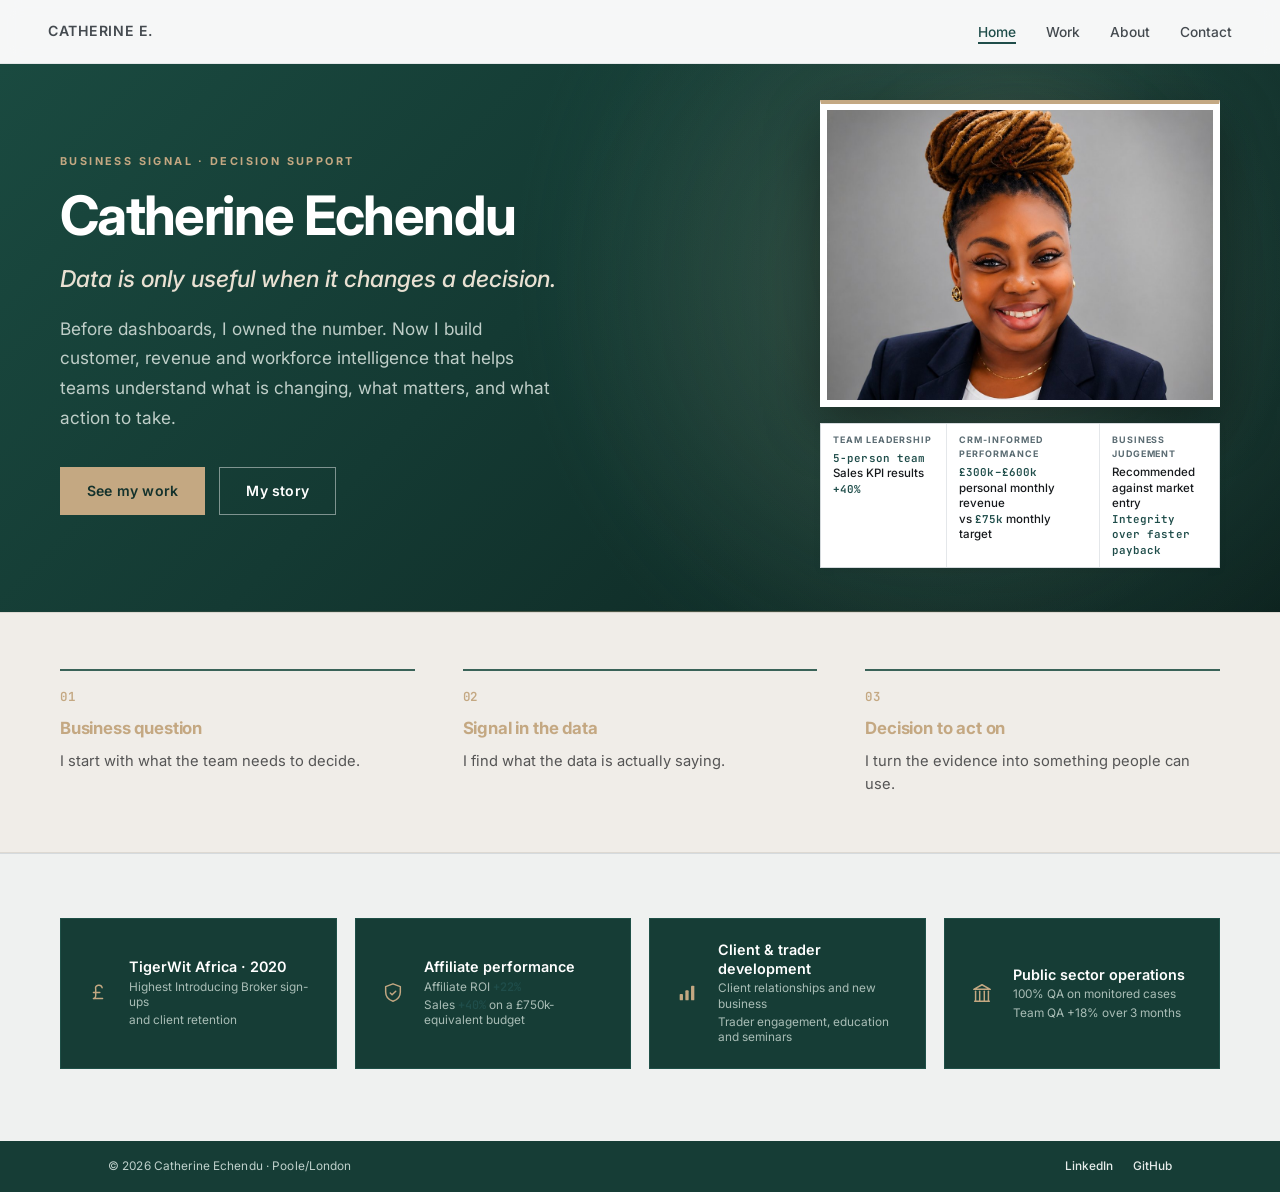
==== commit d462158e: "Render approved home page proof points" ====
--- a/docs/index.html
+++ b/docs/index.html
@@ -75,16 +75,16 @@
         </div>
         <div class="signal-card">
           <div class="signal-item">
-            <span class="signal-label">People data</span>
-            <span class="signal-value"><span class="data">21,981</span> employee responses analysed</span>
+            <span class="signal-label">Team leadership</span>
+            <span class="signal-value"><span class="data">5-person team</span><br>Sales KPI results <span class="data">+40%</span></span>
           </div>
           <div class="signal-item">
-            <span class="signal-label">Commercial pressure</span>
-            <span class="signal-value"><span class="data">£300k to £600k</span> monthly revenue against <span class="data">£75k</span> target</span>
+            <span class="signal-label">CRM-informed performance</span>
+            <span class="signal-value"><span class="data">£300k–£600k</span> personal monthly revenue<br>vs <span class="data">£75k</span> monthly target</span>
           </div>
           <div class="signal-item">
-            <span class="signal-label">Decision impact</span>
-            <span class="signal-impact"><span class="impact-line">SLA breaches down from <span class="data">8 to 3</span></span><span class="impact-line">Reporting errors cut <span class="data">35%</span></span></span>
+            <span class="signal-label">Business judgement</span>
+            <span class="signal-value">Recommended against market entry<br><span class="data">Integrity over faster payback</span></span>
           </div>
           <!-- Future enhancement: optional "Let me walk you through the work" video CTA linking to a project walkthrough once a real video exists. -->
         </div>
@@ -120,28 +120,28 @@
           <span class="proof-ico" aria-hidden="true">
             <svg viewbox="0 0 24 24" fill="none" stroke="currentColor" stroke-width="1.6" stroke-linecap="round" stroke-linejoin="round"><path d="M16.5 6.2A3.6 3.6 0 0 0 9.5 8v3.5"></path><path d="M7 11.5h7"></path><path d="M7 18h10"></path><path d="M9.5 11.5V15c0 1.4-.6 2.3-1.7 3"></path></svg>
           </span>
-          <span class="proof-body"><span class="proof-main">Revenue ownership</span><span class="proof-sub">£300k to £600k monthly</span><span class="proof-sub">against £75k target</span></span>
+          <span class="proof-body"><span class="proof-main">TigerWit Africa · 2020</span><span class="proof-sub">Highest Introducing Broker sign-ups</span><span class="proof-sub">and client retention</span></span>
         </div>
 
         <div class="proof-card">
           <span class="proof-ico" aria-hidden="true">
             <svg viewbox="0 0 24 24" fill="none" stroke="currentColor" stroke-width="1.6" stroke-linecap="round" stroke-linejoin="round"><path d="M12 2 4 5v6c0 5 3.4 8.6 8 10 4.6-1.4 8-5 8-10V5z"></path><path d="m9 12 2 2 4-4"></path></svg>
           </span>
-          <span class="proof-body"><span class="proof-main">FCA-regulated</span><span class="proof-sub">Fintech experience</span></span>
+          <span class="proof-body"><span class="proof-main">Affiliate performance</span><span class="proof-sub">Affiliate ROI <span class="data">+22%</span></span><span class="proof-sub">Sales <span class="data">+40%</span> on a £750k-equivalent budget</span></span>
         </div>
 
         <div class="proof-card">
           <span class="proof-ico" aria-hidden="true">
             <svg viewbox="0 0 24 24" fill="currentColor"><rect x="4" y="13" width="3.6" height="7" rx="1"></rect><rect x="10.2" y="9" width="3.6" height="11" rx="1"></rect><rect x="16.4" y="4" width="3.6" height="16" rx="1"></rect></svg>
           </span>
-          <span class="proof-body"><span class="proof-main">Evidence stack</span><span class="proof-sub">Power BI · SQL</span><span class="proof-sub">Excel · R</span></span>
+          <span class="proof-body"><span class="proof-main">Client &amp; trader development</span><span class="proof-sub">Client relationships and new business</span><span class="proof-sub">Trader engagement, education and seminars</span></span>
         </div>
 
         <div class="proof-card">
           <span class="proof-ico" aria-hidden="true">
             <svg viewbox="0 0 24 24" fill="none" stroke="currentColor" stroke-width="1.6" stroke-linecap="round" stroke-linejoin="round"><path d="M12 3 21 8H3z"></path><path d="M4 21h16"></path><path d="M5 21V10"></path><path d="M9.5 21V10"></path><path d="M14.5 21V10"></path><path d="M19 21V10"></path></svg>
           </span>
-          <span class="proof-body"><span class="proof-main">Public sector operations</span><span class="proof-sub">Handling time down 25%</span><span class="proof-sub">First-call resolution up 30%</span></span>
+          <span class="proof-body"><span class="proof-main">Public sector operations</span><span class="proof-sub">100% QA on monitored cases</span><span class="proof-sub">Team QA +18% over 3 months</span></span>
         </div>
 
       </div>
--- a/docs/styles.css
+++ b/docs/styles.css
@@ -144,12 +144,12 @@
 .hero-inner {
   position: relative;
   max-width: 1160px; margin: 0 auto; padding: 36px 0 44px; width: 100%;
-  display: grid; grid-template-columns: 1.05fr 0.95fr; gap: 64px;
+  display: grid; grid-template-columns: 1.05fr 0.95fr; gap: clamp(28px, 5vw, 64px);
   align-items: center;
 }
 .hero-left { min-width: 0; }
 .hero-kicker { font-size: 0.68rem; font-weight: 700; text-transform: uppercase; letter-spacing: 0.22em; color: #C4A882; margin-bottom: 16px; }
-.hero-left h1 { font-size: 3.4rem; font-weight: 700; line-height: 1.04; letter-spacing: -0.03em; color: #FFFFFF; }
+.hero-left h1 { font-size: clamp(2.1rem, 4.5vw, 3.4rem); font-weight: 700; line-height: 1.04; letter-spacing: -0.03em; color: #FFFFFF; }
 @media (max-width: 600px) { .hero-left h1 { font-size: 2.2rem; } }
 .hero-hook { font-size: clamp(1.18rem, 2vw, 1.45rem); font-style: italic; color: #E8E0D2; margin: 20px 0 18px; font-weight: 500; line-height: 1.4; }
 .hero-value { font-size: clamp(1rem, 1.5vw, 1.08rem); color: #BFCEC8; max-width: 500px; line-height: 1.72; margin-bottom: 34px; }
@@ -193,10 +193,15 @@
 
 @media (max-width: 860px) {
   .home { min-height: 0; }
+}
+/* Hero stays side-by-side and shrinks; it only stacks on true phone widths */
+@media (max-width: 640px) {
+  .hero { padding: 0; }
   .hero-inner { grid-template-columns: 1fr; gap: 28px; padding: 32px 24px; }
   .hero-right { justify-self: center; max-width: 380px; }
 }
-@media (max-width: 460px) {
+/* In the squeezed range the signal card stacks its three items so no metric is clipped */
+@media (max-width: 900px) {
   .signal-card { grid-template-columns: 1fr; }
   .signal-item { border-right: none; border-bottom: 1px solid var(--line-soft); }
   .signal-item:last-child { border-bottom: none; }
@@ -310,6 +315,11 @@
 .case-note { display: block; font-size: 0.74rem; font-style: italic; color: var(--ink-muted); margin-top: 8px; line-height: 1.35; }
 @media (max-width: 860px) {
   .cases { grid-template-columns: 1fr; padding: 16px 24px 28px; }
+  /* When the cards stack, switch off the desktop-only positioning offsets */
+  .case-card:first-child { margin-right: 0; }
+  .case-card:last-child { margin-top: 0; left: 0; margin-left: 0; margin-right: 0; min-height: 0; }
+  /* Let the room photo crop naturally instead of squashing at narrow widths */
+  .page.work { background-size: cover; }
 }
 @media (max-width: 720px) {
   .cases { padding: 24px 24px 64px; }
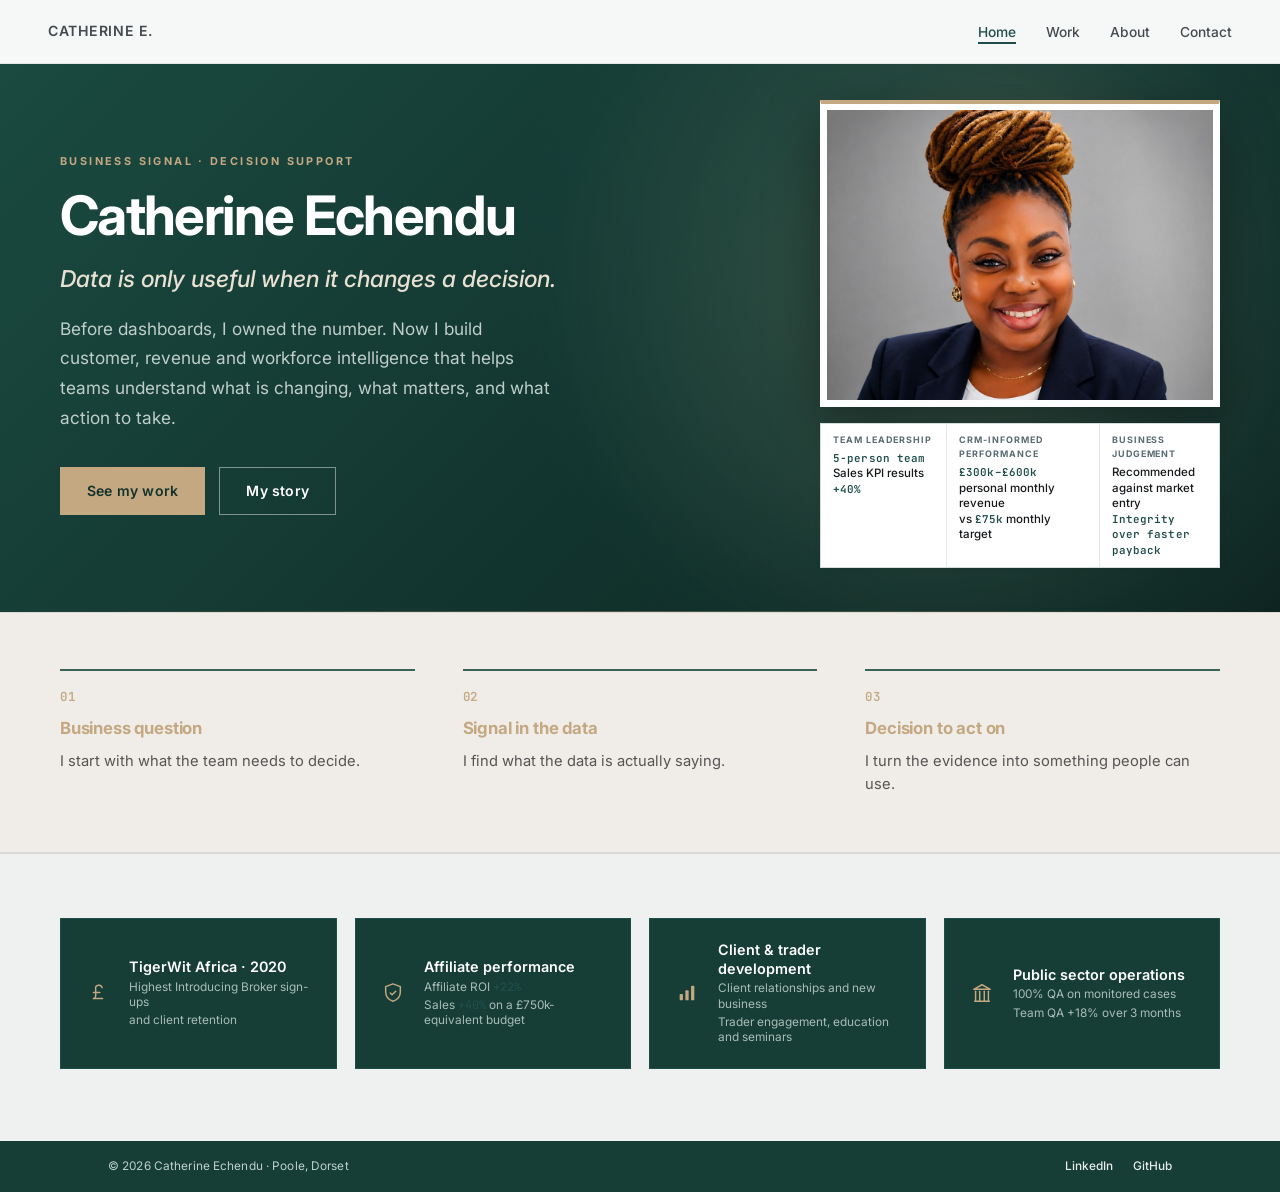
==== commit 95368c19: "Update portfolio copy and location details" ====
--- a/docs/index.html
+++ b/docs/index.html
@@ -152,7 +152,7 @@
 
 <footer class="site-footer">
   <div class="footer-inner">
-    <span class="footer-copy">© 2026 Catherine Echendu · Poole/London</span>
+    <span class="footer-copy">© 2026 Catherine Echendu · Poole, Dorset</span>
     <span class="footer-links">
       <a href="https://www.linkedin.com/in/catherineechendu" target="_blank" rel="noopener">LinkedIn</a>
       <a href="https://github.com/catherine-echendu" target="_blank" rel="noopener">GitHub</a>
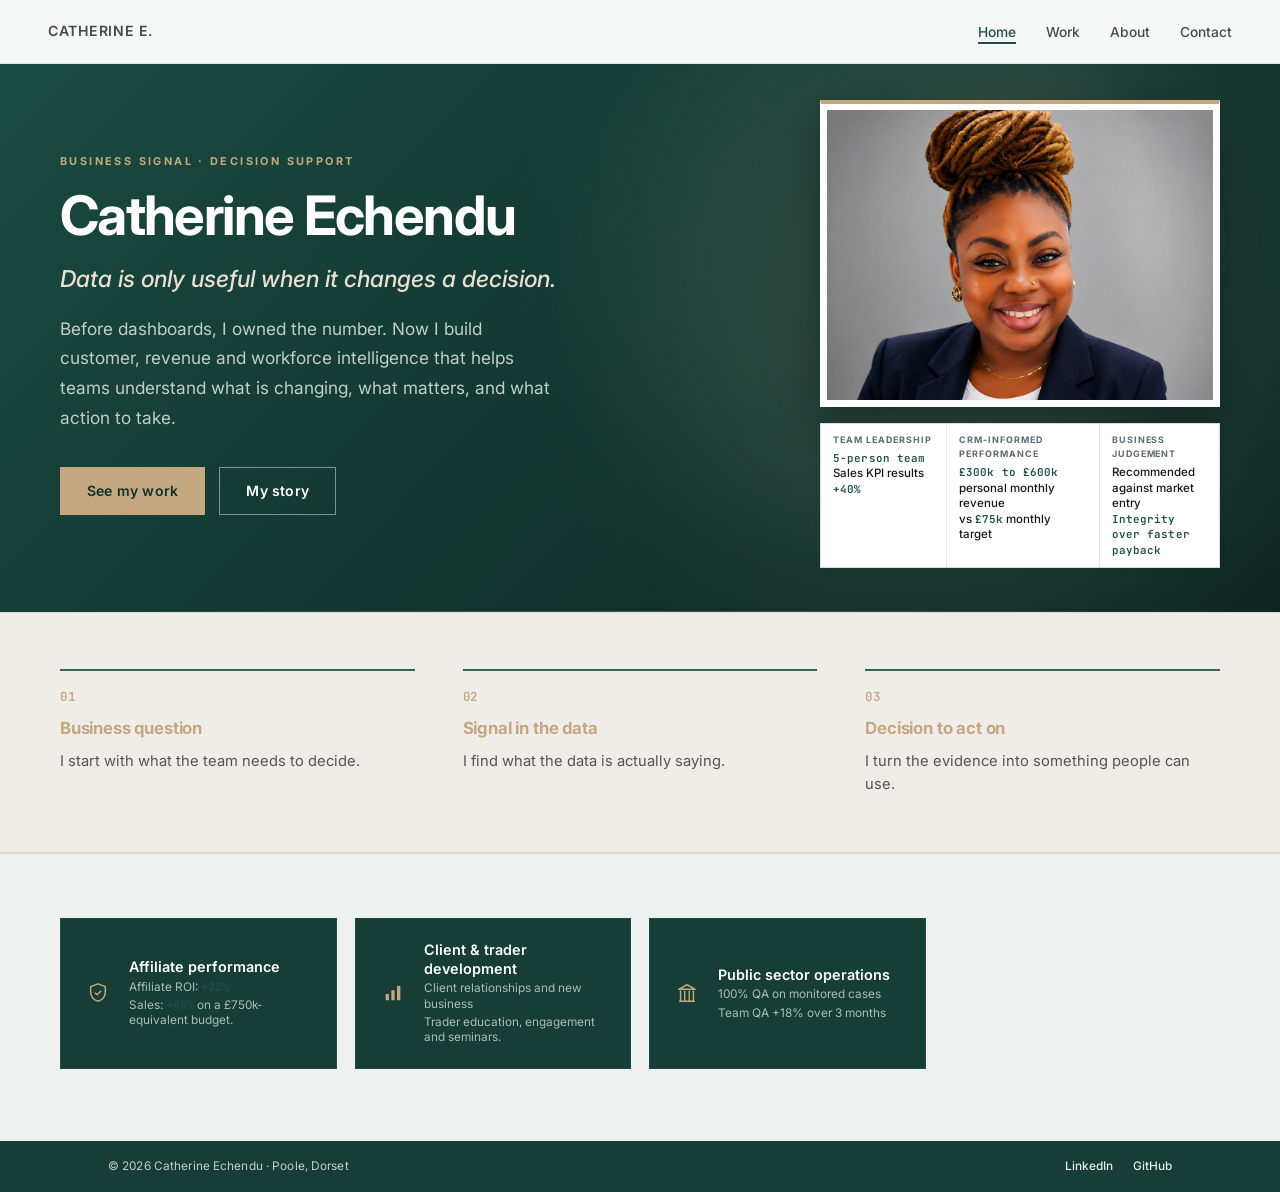
==== commit d739e591: "Polish Home proof cards and fit About journey to viewport" ====
--- a/docs/index.html
+++ b/docs/index.html
@@ -80,7 +80,7 @@
           </div>
           <div class="signal-item">
             <span class="signal-label">CRM-informed performance</span>
-            <span class="signal-value"><span class="data">£300k–£600k</span> personal monthly revenue<br>vs <span class="data">£75k</span> monthly target</span>
+            <span class="signal-value"><span class="data">£300k to £600k</span> personal monthly revenue<br />vs <span class="data">£75k</span> monthly target</span>
           </div>
           <div class="signal-item">
             <span class="signal-label">Business judgement</span>
@@ -118,23 +118,16 @@
 
         <div class="proof-card">
           <span class="proof-ico" aria-hidden="true">
-            <svg viewbox="0 0 24 24" fill="none" stroke="currentColor" stroke-width="1.6" stroke-linecap="round" stroke-linejoin="round"><path d="M16.5 6.2A3.6 3.6 0 0 0 9.5 8v3.5"></path><path d="M7 11.5h7"></path><path d="M7 18h10"></path><path d="M9.5 11.5V15c0 1.4-.6 2.3-1.7 3"></path></svg>
+            <svg viewBox="0 0 24 24" fill="none" stroke="currentColor" stroke-width="1.6" stroke-linecap="round" stroke-linejoin="round"><path d="M12 2 4 5v6c0 5 3.4 8.6 8 10 4.6-1.4 8-5 8-10V5z"/><path d="m9 12 2 2 4-4"/></svg>
           </span>
-          <span class="proof-body"><span class="proof-main">TigerWit Africa · 2020</span><span class="proof-sub">Highest Introducing Broker sign-ups</span><span class="proof-sub">and client retention</span></span>
-        </div>
-
-        <div class="proof-card">
-          <span class="proof-ico" aria-hidden="true">
-            <svg viewbox="0 0 24 24" fill="none" stroke="currentColor" stroke-width="1.6" stroke-linecap="round" stroke-linejoin="round"><path d="M12 2 4 5v6c0 5 3.4 8.6 8 10 4.6-1.4 8-5 8-10V5z"></path><path d="m9 12 2 2 4-4"></path></svg>
-          </span>
-          <span class="proof-body"><span class="proof-main">Affiliate performance</span><span class="proof-sub">Affiliate ROI <span class="data">+22%</span></span><span class="proof-sub">Sales <span class="data">+40%</span> on a £750k-equivalent budget</span></span>
+          <span class="proof-body"><span class="proof-main">Affiliate performance</span><span class="proof-sub">Affiliate ROI: <span class="data">+22%</span></span><span class="proof-sub">Sales: <span class="data">+40%</span> on a £750k-equivalent budget.</span></span>
         </div>
 
         <div class="proof-card">
           <span class="proof-ico" aria-hidden="true">
             <svg viewbox="0 0 24 24" fill="currentColor"><rect x="4" y="13" width="3.6" height="7" rx="1"></rect><rect x="10.2" y="9" width="3.6" height="11" rx="1"></rect><rect x="16.4" y="4" width="3.6" height="16" rx="1"></rect></svg>
           </span>
-          <span class="proof-body"><span class="proof-main">Client &amp; trader development</span><span class="proof-sub">Client relationships and new business</span><span class="proof-sub">Trader engagement, education and seminars</span></span>
+          <span class="proof-body"><span class="proof-main">Client &amp; trader development</span><span class="proof-sub">Client relationships and new business</span><span class="proof-sub">Trader education, engagement and seminars.</span></span>
         </div>
 
         <div class="proof-card">
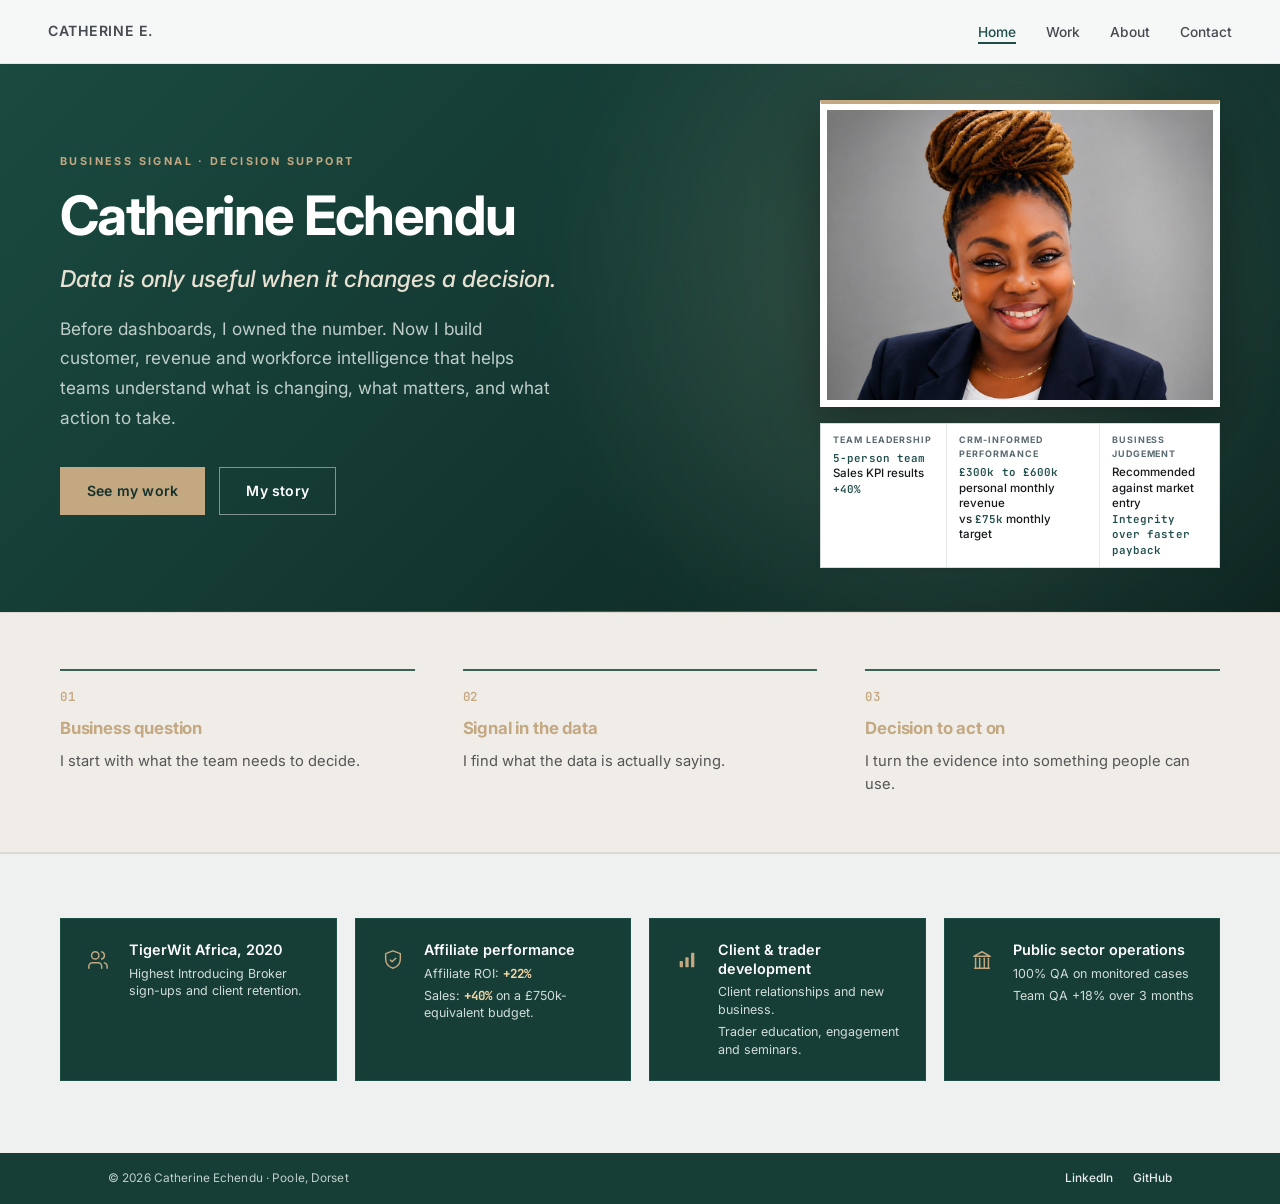
==== commit 60499dff: "Restore all four Home proof cards and align content" ====
--- a/docs/index.html
+++ b/docs/index.html
@@ -118,6 +118,13 @@
 
         <div class="proof-card">
           <span class="proof-ico" aria-hidden="true">
+            <svg viewBox="0 0 24 24" fill="none" stroke="currentColor" stroke-width="1.6" stroke-linecap="round" stroke-linejoin="round"><path d="M16 21v-2a4 4 0 0 0-4-4H6a4 4 0 0 0-4 4v2"/><circle cx="9" cy="7" r="4"/><path d="M22 21v-2a4 4 0 0 0-3-3.87"/><path d="M16 3.13a4 4 0 0 1 0 7.75"/></svg>
+          </span>
+          <span class="proof-body"><span class="proof-main">TigerWit Africa, 2020</span><span class="proof-sub">Highest Introducing Broker sign-ups and client retention.</span></span>
+        </div>
+
+        <div class="proof-card">
+          <span class="proof-ico" aria-hidden="true">
             <svg viewBox="0 0 24 24" fill="none" stroke="currentColor" stroke-width="1.6" stroke-linecap="round" stroke-linejoin="round"><path d="M12 2 4 5v6c0 5 3.4 8.6 8 10 4.6-1.4 8-5 8-10V5z"/><path d="m9 12 2 2 4-4"/></svg>
           </span>
           <span class="proof-body"><span class="proof-main">Affiliate performance</span><span class="proof-sub">Affiliate ROI: <span class="data">+22%</span></span><span class="proof-sub">Sales: <span class="data">+40%</span> on a £750k-equivalent budget.</span></span>
@@ -125,14 +132,14 @@
 
         <div class="proof-card">
           <span class="proof-ico" aria-hidden="true">
-            <svg viewbox="0 0 24 24" fill="currentColor"><rect x="4" y="13" width="3.6" height="7" rx="1"></rect><rect x="10.2" y="9" width="3.6" height="11" rx="1"></rect><rect x="16.4" y="4" width="3.6" height="16" rx="1"></rect></svg>
+            <svg viewBox="0 0 24 24" fill="currentColor"><rect x="4" y="13" width="3.6" height="7" rx="1"/><rect x="10.2" y="9" width="3.6" height="11" rx="1"/><rect x="16.4" y="4" width="3.6" height="16" rx="1"/></svg>
           </span>
-          <span class="proof-body"><span class="proof-main">Client &amp; trader development</span><span class="proof-sub">Client relationships and new business</span><span class="proof-sub">Trader education, engagement and seminars.</span></span>
+          <span class="proof-body"><span class="proof-main">Client &amp; trader development</span><span class="proof-sub">Client relationships and new business.</span><span class="proof-sub">Trader education, engagement and seminars.</span></span>
         </div>
 
         <div class="proof-card">
           <span class="proof-ico" aria-hidden="true">
-            <svg viewbox="0 0 24 24" fill="none" stroke="currentColor" stroke-width="1.6" stroke-linecap="round" stroke-linejoin="round"><path d="M12 3 21 8H3z"></path><path d="M4 21h16"></path><path d="M5 21V10"></path><path d="M9.5 21V10"></path><path d="M14.5 21V10"></path><path d="M19 21V10"></path></svg>
+            <svg viewBox="0 0 24 24" fill="none" stroke="currentColor" stroke-width="1.6" stroke-linecap="round" stroke-linejoin="round"><path d="M12 3 21 8H3z"/><path d="M4 21h16"/><path d="M5 21V10"/><path d="M9.5 21V10"/><path d="M14.5 21V10"/><path d="M19 21V10"/></svg>
           </span>
           <span class="proof-body"><span class="proof-main">Public sector operations</span><span class="proof-sub">100% QA on monitored cases</span><span class="proof-sub">Team QA +18% over 3 months</span></span>
         </div>
--- a/docs/styles.css
+++ b/docs/styles.css
@@ -410,3 +410,39 @@
   .contact-left { margin-left: 0; margin-right: 0; padding: 0 24px; max-width: 560px; }
   .contact-footer { padding: 12px 24px; }
 }
+
+
+/* ═══════════ PORTFOLIO LAYOUT REPAIRS · OCT 2026 ═══════════ */
+/* Keep proof-card content aligned and make metric contrast accessible on dark green. */
+.proof-card { align-items: flex-start; }
+.proof-ico { margin-top: 2px; }
+.proof-body { gap: 5px; }
+.proof-sub { color: #D1DDD8; font-size: 0.78rem; line-height: 1.4; }
+.proof-card .data {
+  color: #F1D5A7;
+  font-family: var(--mono);
+  font-size: 0.78rem;
+  font-weight: 700;
+}
+
+/* Fit the About journey into the first viewport without shrinking the second section. */
+@media (min-width: 901px) {
+  .about-top {
+    padding: 28px 48px 28px;
+    gap: clamp(26px, 3.2vw, 44px);
+  }
+  .about-intro .page-title { margin-bottom: 16px; }
+  .about-hook-text { font-size: 1rem; line-height: 1.48; }
+  .stage { padding-bottom: 16px; }
+  .stage-title { font-size: 1rem; line-height: 1.2; }
+  .stage-meta { font-size: 0.66rem; line-height: 1.35; margin: 3px 0 6px; }
+  .stage-text { font-size: 0.86rem; line-height: 1.45; }
+}
+@media (min-width: 901px) and (max-height: 820px) {
+  .about-top { padding-top: 16px; padding-bottom: 16px; gap: 24px; }
+  .about-intro .page-title { font-size: 2.2rem; margin-bottom: 12px; }
+  .about-hook-text { font-size: 0.94rem; line-height: 1.42; }
+  .stage { padding-bottom: 11px; }
+  .stage-meta { font-size: 0.62rem; margin: 2px 0 5px; }
+  .stage-text { font-size: 0.82rem; line-height: 1.38; }
+}
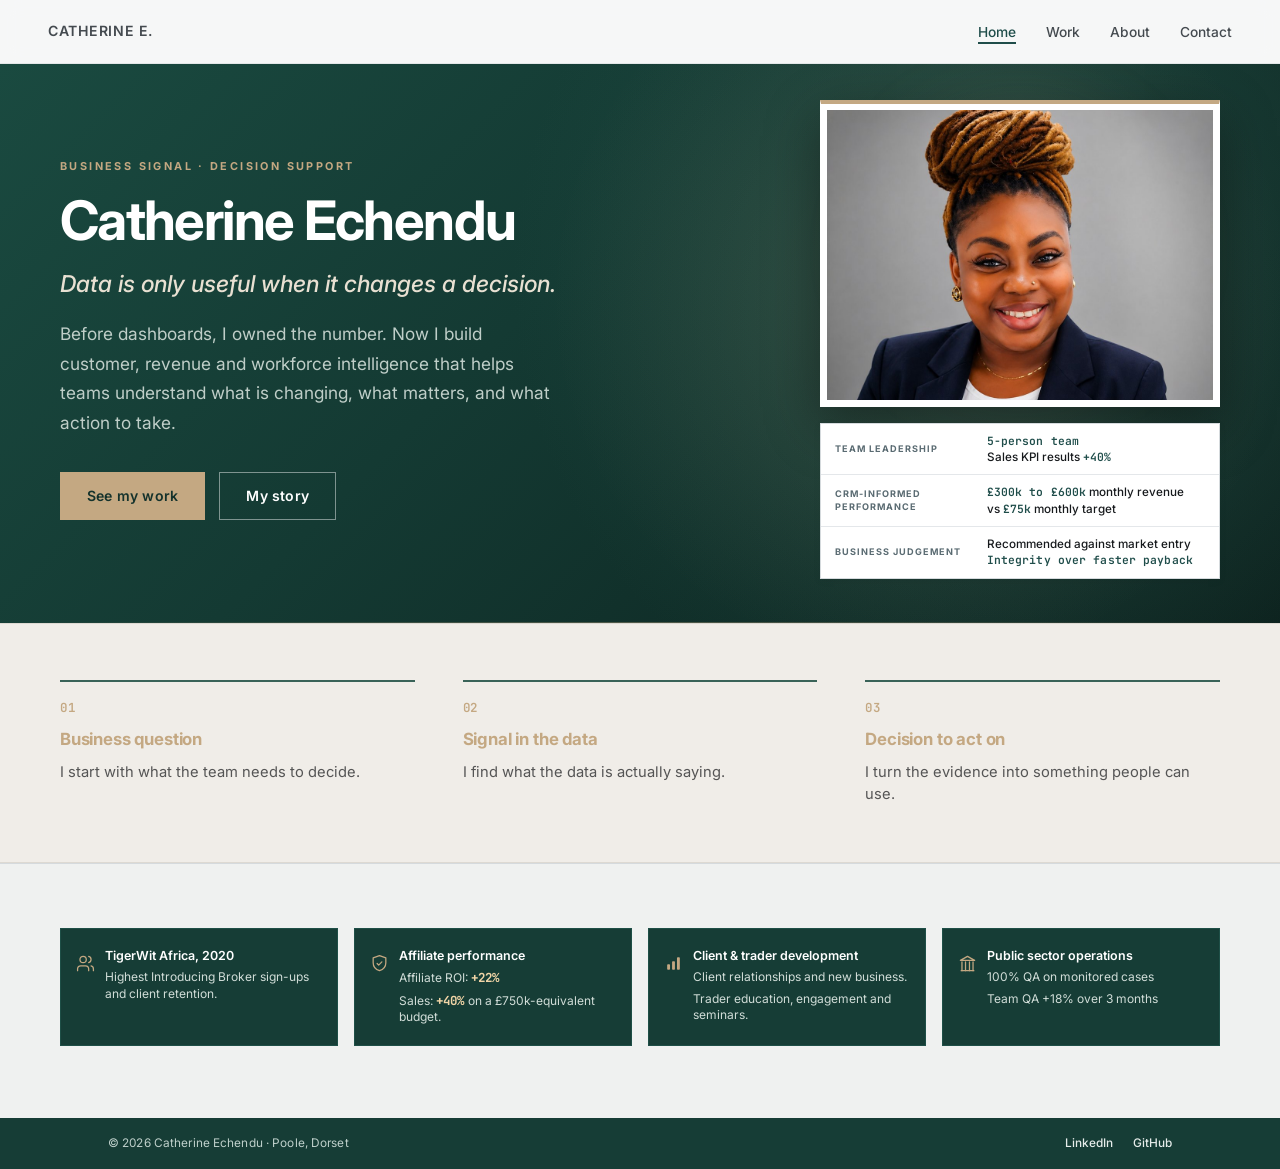
==== commit 6d76f679: "Fit Home revenue signal into two lines" ====
--- a/docs/index.html
+++ b/docs/index.html
@@ -76,17 +76,18 @@
         <div class="signal-card">
           <div class="signal-item">
             <span class="signal-label">Team leadership</span>
-            <span class="signal-value"><span class="data">5-person team</span><br>Sales KPI results <span class="data">+40%</span></span>
+            <span class="signal-value"><span class="data">5-person team</span><br />Sales KPI results <span class="data">+40%</span></span>
           </div>
           <div class="signal-item">
             <span class="signal-label">CRM-informed performance</span>
-            <span class="signal-value"><span class="data">£300k to £600k</span> personal monthly revenue<br />vs <span class="data">£75k</span> monthly target</span>
+            <span class="signal-value"><span class="data">£300k to £600k</span> monthly revenue<br />vs <span class="data">£75k</span> monthly target</span>
           </div>
           <div class="signal-item">
             <span class="signal-label">Business judgement</span>
-            <span class="signal-value">Recommended against market entry<br><span class="data">Integrity over faster payback</span></span>
+            <span class="signal-value">Recommended against market entry<br /><span class="data">Integrity over faster payback</span></span>
           </div>
-          <!-- Future enhancement: optional "Let me walk you through the work" video CTA linking to a project walkthrough once a real video exists. -->
+        </div>
+        <!-- Future enhancement: optional "Let me walk you through the work" video CTA linking to a project walkthrough once a real video exists. -->
         </div>
       </div>
     </div>
--- a/docs/styles.css
+++ b/docs/styles.css
@@ -412,37 +412,88 @@
 }
 
 
-/* ═══════════ PORTFOLIO LAYOUT REPAIRS · OCT 2026 ═══════════ */
-/* Keep proof-card content aligned and make metric contrast accessible on dark green. */
-.proof-card { align-items: flex-start; }
-.proof-ico { margin-top: 2px; }
+/* ═══════════ HOME AND ABOUT PRECISION FIXES · OCT 2026 ═══════════ */
+
+/* Home: make the three business signals a centred, orderly information panel. */
+.signal-card {
+  display: flex;
+  flex-direction: column;
+  align-self: center;
+  width: 100%;
+  text-align: left;
+}
+.signal-item {
+  display: grid;
+  grid-template-columns: minmax(112px, 0.78fr) minmax(0, 1.22fr);
+  align-items: center;
+  gap: 12px;
+  padding: 9px 14px;
+  border-right: none;
+  border-bottom: 1px solid var(--line-soft);
+}
+.signal-item:last-child { border-bottom: none; }
+.signal-label { font-size: 0.57rem; line-height: 1.35; }
+.signal-value { font-size: 0.73rem; line-height: 1.4; }
+.signal-value .data, .signal-value.data { font-size: 0.71rem; }
+
+@media (max-width: 420px) {
+  .signal-item { grid-template-columns: 1fr; gap: 3px; padding: 9px 12px; }
+}
+
+/* Home: reduce unused space beside proof-card icons so headings and evidence align. */
+.proofrow-grid {
+  grid-template-columns: repeat(4, minmax(0, 1fr));
+  gap: 16px;
+}
+.proof-card {
+  align-items: flex-start;
+  padding: 19px 13px;
+  gap: 8px;
+}
+.proof-ico {
+  flex: 0 0 23px;
+  width: 23px;
+  height: 26px;
+  margin-top: 2px;
+}
+.proof-ico svg { width: 19px; height: 19px; }
 .proof-body { gap: 5px; }
-.proof-sub { color: #D1DDD8; font-size: 0.78rem; line-height: 1.4; }
+.proof-main { font-size: 0.78rem; line-height: 1.28; }
+.proof-sub { color: #D1DDD8; font-size: 0.75rem; line-height: 1.38; }
 .proof-card .data {
   color: #F1D5A7;
   font-family: var(--mono);
   font-size: 0.78rem;
   font-weight: 700;
 }
-
-/* Fit the About journey into the first viewport without shrinking the second section. */
-@media (min-width: 901px) {
+@media (min-width: 861px) and (max-width: 1100px) {
+  .proofrow-grid { grid-template-columns: repeat(2, minmax(0, 1fr)); }
+}
+@media (min-width: 1101px) {
+  .proof-main { white-space: nowrap; }
+}
+
+/* About: preserve the full approved copy and gain space through a wider layout, not smaller text. */
+.about-top {
+  width: 100%;
+  max-width: 1480px;
+  padding: 34px 40px;
+  min-height: calc(100vh - 64px);
+  grid-template-columns: minmax(0, 0.82fr) minmax(0, 1.18fr);
+  gap: clamp(32px, 3.2vw, 52px);
+  align-items: center;
+}
+.about-intro, .journey { min-width: 0; }
+.stage { padding-bottom: 22px; }
+.stage-title { overflow-wrap: normal; }
+.stage-meta { overflow-wrap: anywhere; }
+.stage-text { overflow-wrap: break-word; }
+
+@media (min-width: 901px) and (max-height: 820px) {
   .about-top {
-    padding: 28px 48px 28px;
-    gap: clamp(26px, 3.2vw, 44px);
+    max-width: 1560px;
+    padding-top: 24px;
+    padding-bottom: 24px;
+    gap: 32px;
   }
-  .about-intro .page-title { margin-bottom: 16px; }
-  .about-hook-text { font-size: 1rem; line-height: 1.48; }
-  .stage { padding-bottom: 16px; }
-  .stage-title { font-size: 1rem; line-height: 1.2; }
-  .stage-meta { font-size: 0.66rem; line-height: 1.35; margin: 3px 0 6px; }
-  .stage-text { font-size: 0.86rem; line-height: 1.45; }
-}
-@media (min-width: 901px) and (max-height: 820px) {
-  .about-top { padding-top: 16px; padding-bottom: 16px; gap: 24px; }
-  .about-intro .page-title { font-size: 2.2rem; margin-bottom: 12px; }
-  .about-hook-text { font-size: 0.94rem; line-height: 1.42; }
-  .stage { padding-bottom: 11px; }
-  .stage-meta { font-size: 0.62rem; margin: 2px 0 5px; }
-  .stage-text { font-size: 0.82rem; line-height: 1.38; }
-}
+}
